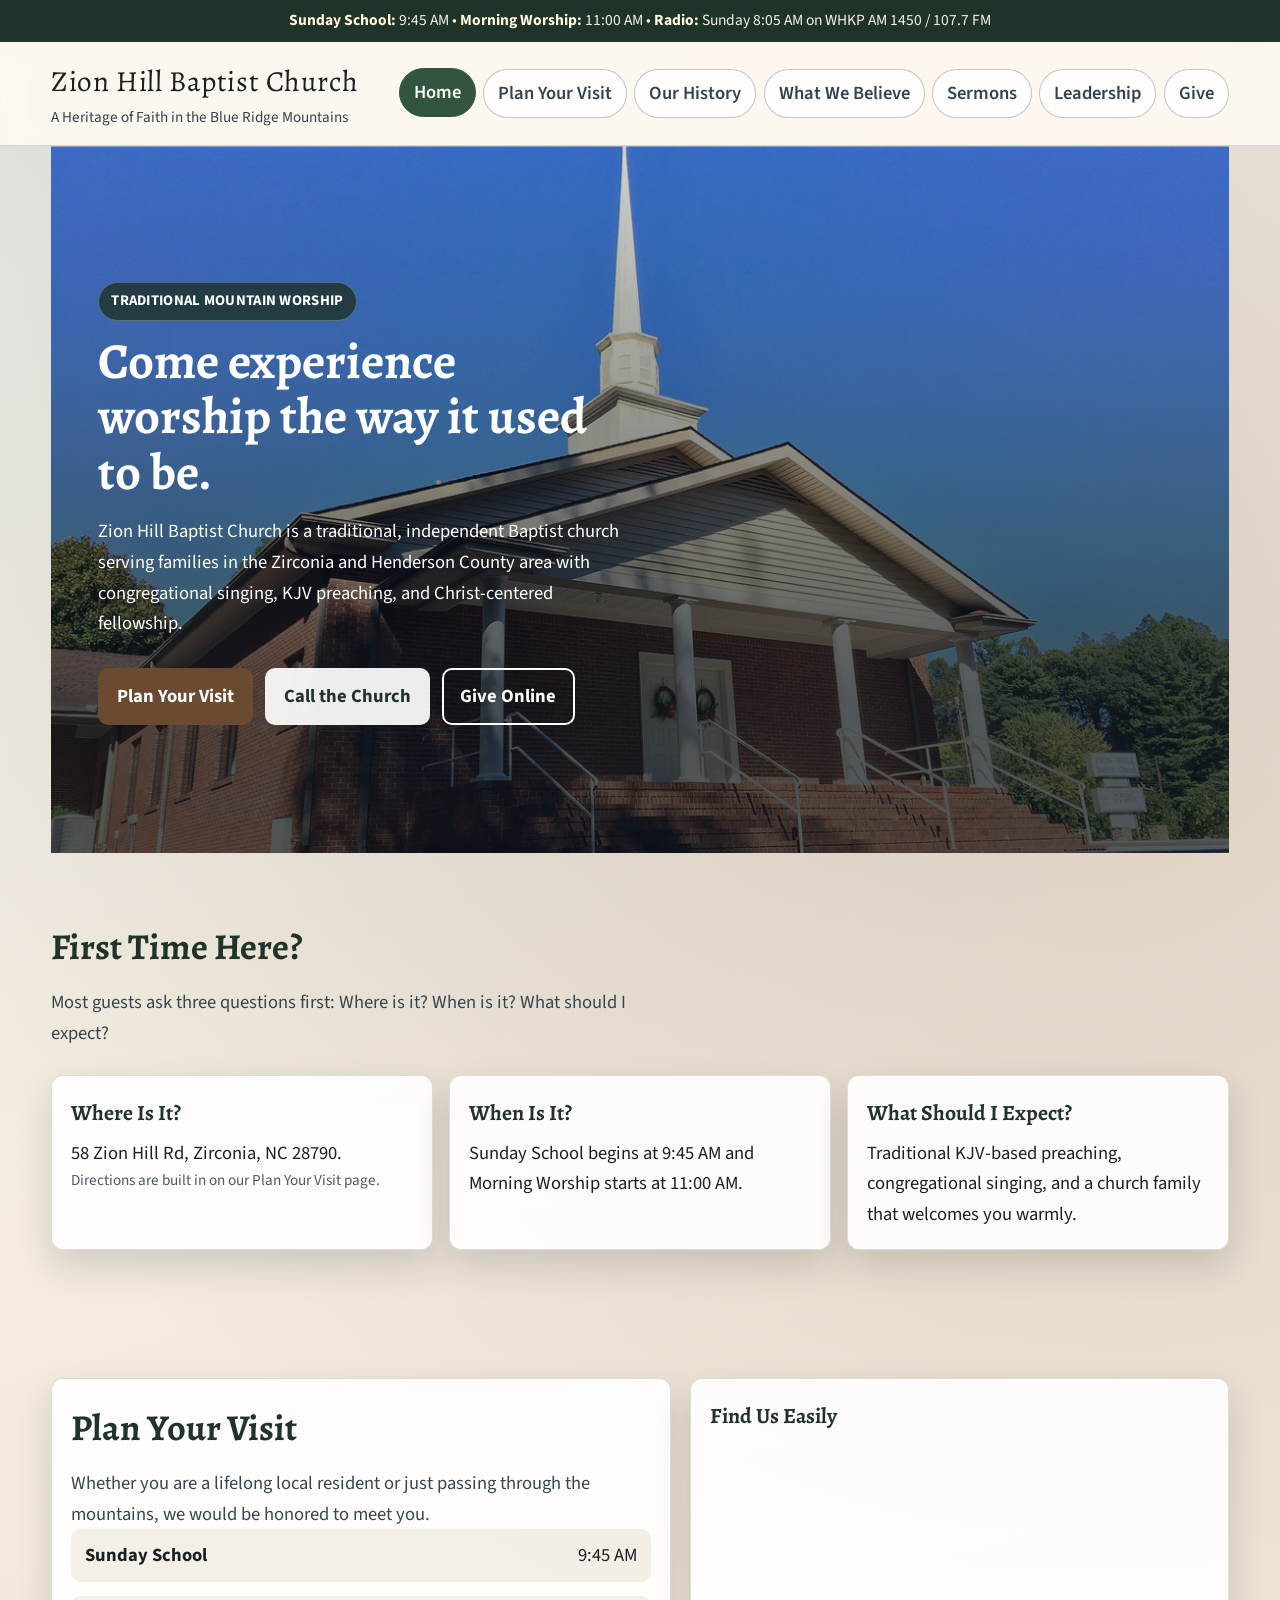
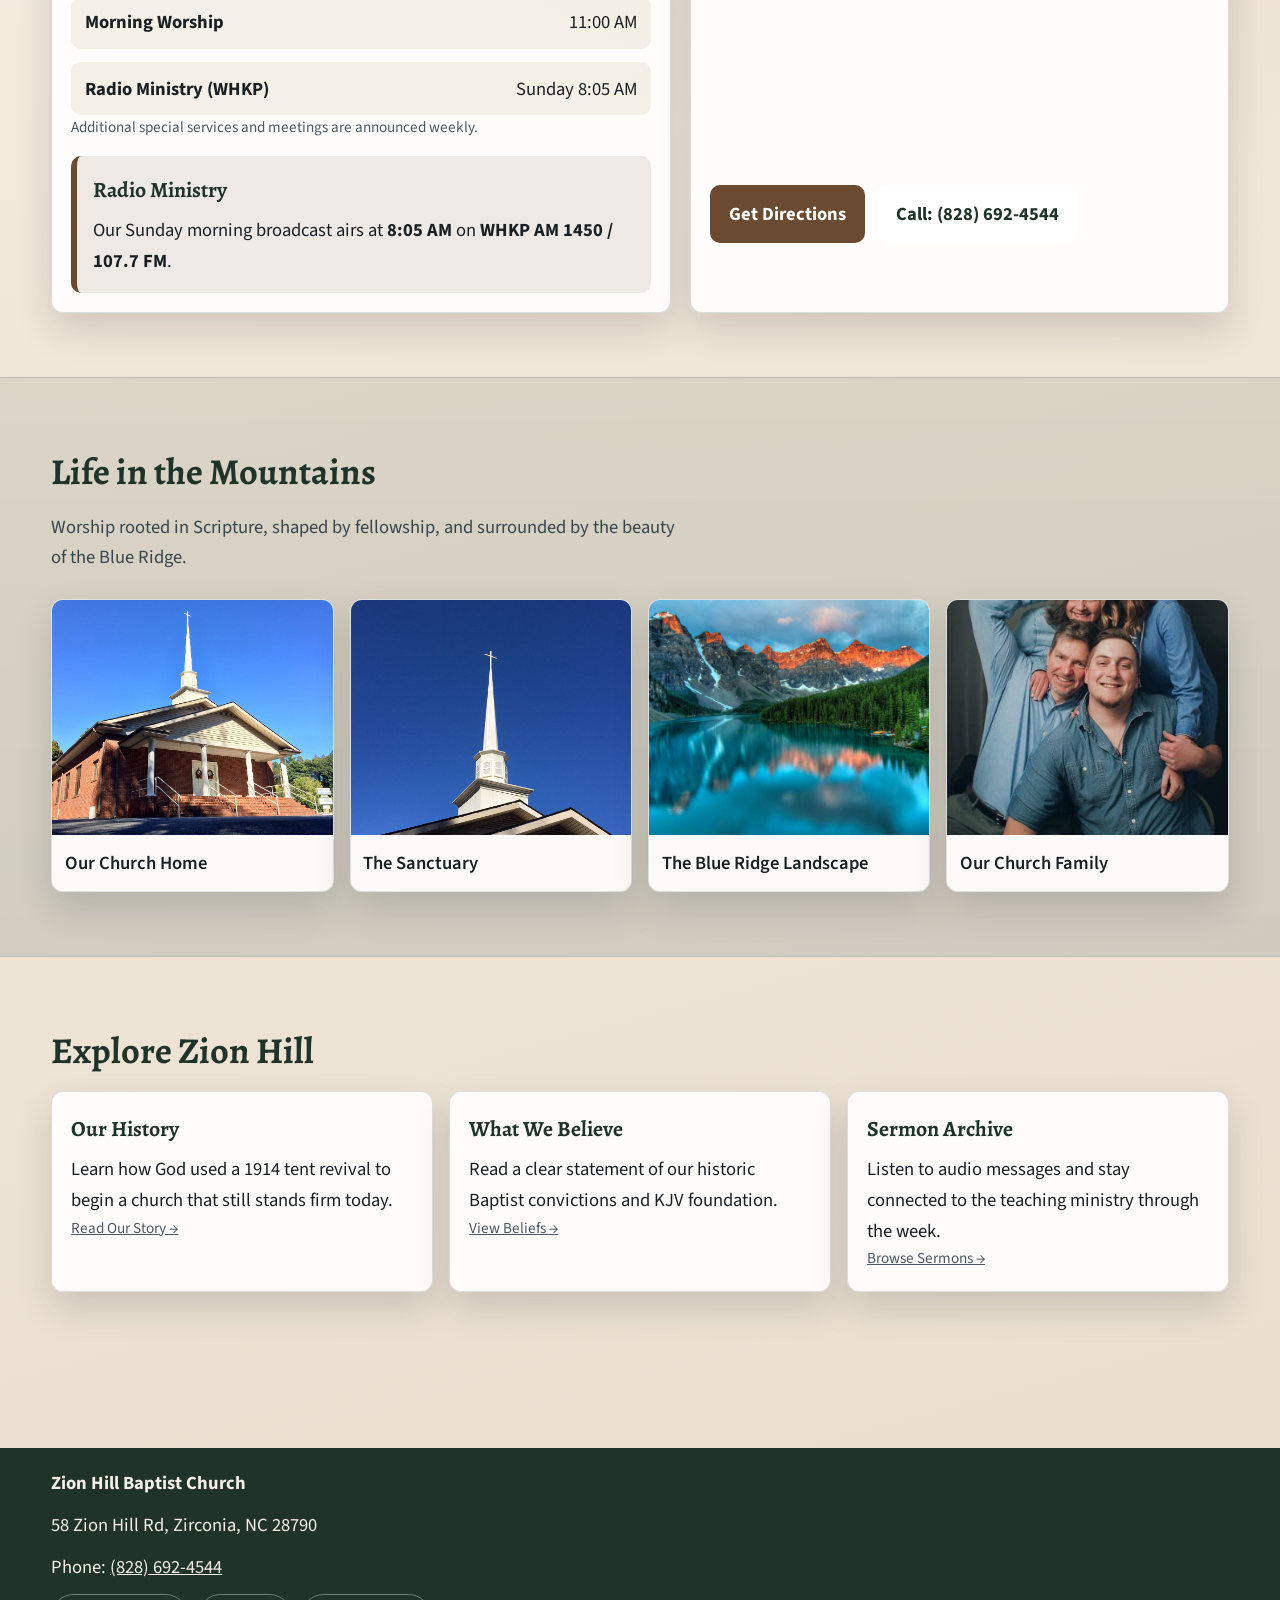
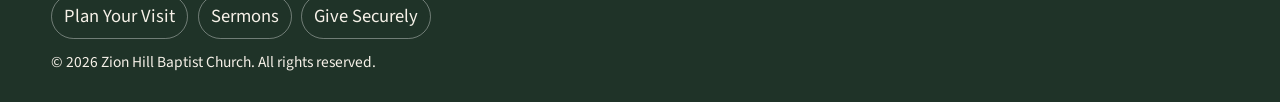
==== index.html @ 9f034944 "Initial Zion Hill site with Netlify deployment config" ====
<!doctype html>
<html lang="en">
<head>
  <meta charset="utf-8">
  <meta name="viewport" content="width=device-width, initial-scale=1">
  <title>Zion Hill Baptist Church | Zirconia, NC</title>
  <meta name="description" content="Traditional worship, KJV preaching, and warm fellowship in the Blue Ridge Mountains. Plan your visit to Zion Hill Baptist Church.">
  <link rel="stylesheet" href="styles.css">
  <script defer src="script.js"></script>
</head>
<body>
  <a class="skip-link" href="#main-content">Skip to content</a>
  <div class="site-topbar">
    <strong>Sunday School:</strong> 9:45 AM • <strong>Morning Worship:</strong> 11:00 AM • <strong>Radio:</strong> Sunday 8:05 AM on WHKP AM 1450 / 107.7 FM
  </div>

  <header class="site-header">
    <div class="header-inner">
      <a class="brand" href="index.html">
        <p class="brand-name">Zion Hill Baptist Church</p>
        <p class="brand-subtitle">A Heritage of Faith in the Blue Ridge Mountains</p>
      </a>
      <nav aria-label="Primary navigation">
        <ul class="nav-list">
          <li><a class="nav-link" href="index.html">Home</a></li>
          <li><a class="nav-link" href="visit.html">Plan Your Visit</a></li>
          <li><a class="nav-link" href="history.html">Our History</a></li>
          <li><a class="nav-link" href="beliefs.html">What We Believe</a></li>
          <li><a class="nav-link" href="sermons.html">Sermons</a></li>
          <li><a class="nav-link" href="leadership.html">Leadership</a></li>
          <li><a class="nav-link" href="give.html">Give</a></li>
        </ul>
      </nav>
    </div>
  </header>

  <main id="main-content">
    <section class="hero hero-home">
      <div class="hero-content reveal">
        <span class="hero-tag">Traditional Mountain Worship</span>
        <h2>Come experience worship the way it used to be.</h2>
        <p>
          Zion Hill Baptist Church is a traditional, independent Baptist church serving families in the Zirconia and Henderson County area
          with congregational singing, KJV preaching, and Christ-centered fellowship.
        </p>
        <div class="button-row">
          <a class="btn btn-primary" href="visit.html">Plan Your Visit</a>
          <a class="btn btn-light" href="tel:+18286924544">Call the Church</a>
          <a class="btn btn-outline" href="give.html">Give Online</a>
        </div>
      </div>
    </section>

    <section class="reveal" aria-label="Quick answers">
      <h2 class="section-title">First Time Here?</h2>
      <p class="section-subtitle">Most guests ask three questions first: Where is it? When is it? What should I expect?</p>
      <div class="card-grid">
        <article class="card">
          <h3>Where Is It?</h3>
          <p>58 Zion Hill Rd, Zirconia, NC 28790.</p>
          <p class="meta-note">Directions are built in on our Plan Your Visit page.</p>
        </article>
        <article class="card">
          <h3>When Is It?</h3>
          <p>Sunday School begins at 9:45 AM and Morning Worship starts at 11:00 AM.</p>
        </article>
        <article class="card">
          <h3>What Should I Expect?</h3>
          <p>Traditional KJV-based preaching, congregational singing, and a church family that welcomes you warmly.</p>
        </article>
      </div>
    </section>

    <section class="split reveal" id="plan-visit">
      <div class="panel">
        <h2 class="section-title">Plan Your Visit</h2>
        <p class="section-subtitle">
          Whether you are a lifelong local resident or just passing through the mountains, we would be honored to meet you.
        </p>
        <ul class="service-list" aria-label="Service times">
          <li><span>Sunday School</span><span>9:45 AM</span></li>
          <li><span>Morning Worship</span><span>11:00 AM</span></li>
          <li><span>Radio Ministry (WHKP)</span><span>Sunday 8:05 AM</span></li>
        </ul>
        <p class="meta-note">Additional special services and meetings are announced weekly.</p>
        <div class="highlight-callout" style="margin-top: 1rem;">
          <h3>Radio Ministry</h3>
          <p>Our Sunday morning broadcast airs at <strong>8:05 AM</strong> on <strong>WHKP AM 1450 / 107.7 FM</strong>.</p>
        </div>
      </div>
      <div class="panel map-panel" aria-label="Map to church">
        <h3>Find Us Easily</h3>
        <iframe
          title="Map to Zion Hill Baptist Church"
          loading="lazy"
          referrerpolicy="no-referrer-when-downgrade"
          src="https://www.google.com/maps?q=58+Zion+Hill+Rd,+Zirconia,+NC+28790&output=embed"></iframe>
        <div class="button-row" style="margin-top: 0.9rem;">
          <a class="btn btn-primary" href="https://maps.google.com/?q=58+Zion+Hill+Rd,+Zirconia,+NC+28790" target="_blank" rel="noopener">Get Directions</a>
          <a class="btn btn-light" href="tel:+18286924544">Call: (828) 692-4544</a>
        </div>
      </div>
    </section>

    <div class="section-band">
      <section class="reveal">
        <h2 class="section-title">Life in the Mountains</h2>
        <p class="section-subtitle">Worship rooted in Scripture, shaped by fellowship, and surrounded by the beauty of the Blue Ridge.</p>
        <div class="gallery">
          <figure>
            <img src="assets/images/church-exterior.jpg" alt="White-steeple exterior of Zion Hill Baptist Church">
            <figcaption>Our Church Home</figcaption>
          </figure>
          <figure>
            <img src="assets/images/church-sanctuary.jpg" alt="Wooden pews inside the church sanctuary">
            <figcaption>The Sanctuary</figcaption>
          </figure>
          <figure>
            <img src="assets/images/blue-ridge.jpg" alt="Blue Ridge mountain landscape near Henderson County">
            <figcaption>The Blue Ridge Landscape</figcaption>
          </figure>
          <figure>
            <img src="assets/images/pastor-family.jpg" alt="Church family portrait featuring Pastor Blair and Tina Stewart">
            <figcaption>Our Church Family</figcaption>
          </figure>
        </div>
      </section>
    </div>

    <section class="reveal">
      <h2 class="section-title">Explore Zion Hill</h2>
      <div class="card-grid">
        <article class="card">
          <h3>Our History</h3>
          <p>Learn how God used a 1914 tent revival to begin a church that still stands firm today.</p>
          <p class="meta-note"><a href="history.html">Read Our Story →</a></p>
        </article>
        <article class="card">
          <h3>What We Believe</h3>
          <p>Read a clear statement of our historic Baptist convictions and KJV foundation.</p>
          <p class="meta-note"><a href="beliefs.html">View Beliefs →</a></p>
        </article>
        <article class="card">
          <h3>Sermon Archive</h3>
          <p>Listen to audio messages and stay connected to the teaching ministry through the week.</p>
          <p class="meta-note"><a href="sermons.html">Browse Sermons →</a></p>
        </article>
      </div>
    </section>
  </main>

  <footer>
    <div class="footer-inner">
      <strong>Zion Hill Baptist Church</strong>
      <span>58 Zion Hill Rd, Zirconia, NC 28790</span>
      <span>Phone: <a href="tel:+18286924544">(828) 692-4544</a></span>
      <div class="footer-actions">
        <a href="visit.html">Plan Your Visit</a>
        <a href="sermons.html">Sermons</a>
        <a href="give.html">Give Securely</a>
      </div>
      <small>© <span data-year></span> Zion Hill Baptist Church. All rights reserved.</small>
    </div>
  </footer>

  <div class="mobile-actions" aria-label="Quick mobile actions">
    <a href="tel:+18286924544">Call</a>
    <a href="https://maps.google.com/?q=58+Zion+Hill+Rd,+Zirconia,+NC+28790" target="_blank" rel="noopener">Directions</a>
    <a href="give.html">Give</a>
  </div>
</body>
</html>
---- styles.css ----
@import url('https://fonts.googleapis.com/css2?family=Alegreya:wght@500;700&family=Source+Sans+3:wght@400;600;700&display=swap');

:root {
  --pine-900: #1f3328;
  --pine-700: #33543f;
  --slate-800: #304350;
  --slate-600: #4e6675;
  --wood-700: #6a4b31;
  --wood-500: #8f6a4d;
  --wheat-100: #f6f1e8;
  --wheat-200: #ece3d4;
  --ink-900: #192024;
  --white: #ffffff;
  --shadow-soft: 0 16px 36px rgba(25, 32, 36, 0.16);
  --radius-lg: 20px;
  --radius-md: 12px;
  --font-heading: 'Alegreya', Georgia, serif;
  --font-body: 'Source Sans 3', 'Trebuchet MS', sans-serif;
}

* {
  box-sizing: border-box;
}

html {
  scroll-behavior: smooth;
}

body {
  margin: 0;
  font-family: var(--font-body);
  color: var(--ink-900);
  background:
    radial-gradient(circle at 20% 0%, rgba(79, 109, 127, 0.18), transparent 35%),
    radial-gradient(circle at 85% 20%, rgba(106, 75, 49, 0.18), transparent 40%),
    linear-gradient(165deg, #f8f4ec 0%, #f1e7d8 55%, #e8ddcd 100%);
  font-size: clamp(1.02rem, 0.98rem + 0.25vw, 1.16rem);
  line-height: 1.65;
}

img {
  max-width: 100%;
  display: block;
}

a {
  color: inherit;
}

.skip-link {
  position: absolute;
  top: -40px;
  left: 1rem;
  background: var(--pine-900);
  color: var(--white);
  padding: 0.5rem 1rem;
  z-index: 1000;
  border-radius: 8px;
  text-decoration: none;
}

.skip-link:focus {
  top: 0.75rem;
}

.site-topbar {
  background: var(--pine-900);
  color: var(--wheat-100);
  padding: 0.5rem 1rem;
  text-align: center;
  font-size: 0.97rem;
}

.site-topbar strong {
  color: #fff6dc;
}

.site-header {
  position: sticky;
  top: 0;
  z-index: 900;
  backdrop-filter: blur(8px);
  background: rgba(255, 250, 241, 0.92);
  border-bottom: 1px solid rgba(47, 67, 80, 0.2);
}

.header-inner {
  width: min(1200px, 92%);
  margin: 0 auto;
  padding: 0.95rem 0;
  display: flex;
  gap: 1rem;
  flex-wrap: wrap;
  align-items: center;
  justify-content: space-between;
}

.brand {
  text-decoration: none;
  color: var(--ink-900);
}

.brand-name {
  margin: 0;
  font-family: var(--font-heading);
  font-size: clamp(1.3rem, 1.1rem + 0.9vw, 2rem);
  letter-spacing: 0.02em;
}

.brand-subtitle {
  margin: 0;
  font-size: 0.95rem;
  color: var(--slate-800);
}

.nav-list {
  margin: 0;
  padding: 0;
  list-style: none;
  display: flex;
  flex-wrap: wrap;
  gap: 0.45rem;
}

.nav-link {
  display: inline-block;
  padding: 0.52rem 0.88rem;
  border-radius: 999px;
  border: 1px solid rgba(48, 67, 80, 0.3);
  text-decoration: none;
  font-weight: 600;
  color: var(--slate-800);
  background: rgba(255, 255, 255, 0.8);
  transition: background-color 180ms ease, transform 180ms ease, border-color 180ms ease;
}

.nav-link:hover,
.nav-link:focus-visible,
.nav-link.active {
  background: var(--pine-700);
  border-color: var(--pine-700);
  color: var(--white);
  transform: translateY(-1px);
}

main {
  padding-bottom: 5.75rem;
}

.hero {
  position: relative;
  isolation: isolate;
  min-height: 72vh;
  display: grid;
  align-items: end;
  color: var(--white);
  background-size: cover;
  background-position: center;
}

.hero::before {
  content: '';
  position: absolute;
  inset: 0;
  background: linear-gradient(180deg, rgba(15, 22, 28, 0.18) 0%, rgba(15, 22, 28, 0.72) 78%);
  z-index: -1;
}

.hero-home {
  background-image: url('assets/images/church-exterior.jpg');
}

.hero-mountains {
  background-image: url('assets/images/blue-ridge.jpg');
}

.hero-content {
  width: min(1200px, 92%);
  margin: 0 auto;
  padding: 4.5rem 0 4rem;
}

.hero-tag {
  display: inline-block;
  margin-bottom: 0.8rem;
  padding: 0.4rem 0.75rem;
  background: rgba(31, 51, 40, 0.8);
  border: 1px solid rgba(255, 255, 255, 0.25);
  border-radius: 999px;
  font-size: 0.92rem;
  font-weight: 700;
  letter-spacing: 0.02em;
  text-transform: uppercase;
}

.hero h2 {
  margin: 0;
  font-family: var(--font-heading);
  font-size: clamp(2rem, 1.55rem + 2vw, 3.6rem);
  line-height: 1.1;
  max-width: 20ch;
}

.hero p {
  margin: 1rem 0 1.8rem;
  max-width: 58ch;
}

.button-row {
  display: flex;
  flex-wrap: wrap;
  gap: 0.75rem;
}

.btn {
  display: inline-flex;
  align-items: center;
  justify-content: center;
  min-height: 48px;
  border-radius: 10px;
  padding: 0.72rem 1.05rem;
  font-weight: 700;
  text-decoration: none;
  border: 2px solid transparent;
  transition: transform 160ms ease, box-shadow 180ms ease, background-color 180ms ease;
}

.btn:hover,
.btn:focus-visible {
  transform: translateY(-1px);
  box-shadow: 0 8px 20px rgba(0, 0, 0, 0.24);
}

.btn-primary {
  background: var(--wood-700);
  color: var(--white);
}

.btn-light {
  background: rgba(255, 255, 255, 0.92);
  color: var(--pine-900);
}

.btn-outline {
  border-color: currentColor;
  color: inherit;
  background: transparent;
}

section {
  width: min(1200px, 92%);
  margin: 0 auto;
  padding: 4rem 0;
}

.section-title {
  margin: 0 0 0.6rem;
  font-family: var(--font-heading);
  font-size: clamp(1.7rem, 1.4rem + 1.1vw, 2.5rem);
  color: var(--pine-900);
}

.section-subtitle {
  margin: 0 0 1.65rem;
  color: #36464f;
  max-width: 70ch;
}

.card-grid {
  display: grid;
  gap: 1rem;
  grid-template-columns: repeat(auto-fit, minmax(220px, 1fr));
}

.card,
.panel {
  background: rgba(255, 255, 255, 0.9);
  border: 1px solid rgba(48, 67, 80, 0.17);
  border-radius: var(--radius-md);
  padding: 1.2rem;
  box-shadow: var(--shadow-soft);
}

.card h3,
.panel h3 {
  margin-top: 0;
  margin-bottom: 0.45rem;
  font-family: var(--font-heading);
  color: var(--pine-900);
}

.card p,
.panel p {
  margin: 0;
}

.split {
  display: grid;
  grid-template-columns: 1.15fr 1fr;
  gap: 1.2rem;
  align-items: stretch;
}

.map-panel iframe {
  width: 100%;
  min-height: 320px;
  border: 0;
  border-radius: var(--radius-md);
}

.service-list {
  margin: 0;
  padding: 0;
  list-style: none;
  display: grid;
  gap: 0.85rem;
}

.service-list li {
  display: flex;
  justify-content: space-between;
  align-items: center;
  gap: 1rem;
  padding: 0.7rem 0.85rem;
  border-radius: 10px;
  background: rgba(231, 221, 204, 0.45);
}

.service-list span:first-child {
  font-weight: 700;
}

.highlight-callout {
  border-left: 6px solid var(--wood-700);
  background: rgba(106, 75, 49, 0.11);
  border-radius: 10px;
  padding: 1rem;
}

.gallery {
  display: grid;
  gap: 1rem;
  grid-template-columns: repeat(auto-fit, minmax(230px, 1fr));
}

.gallery figure {
  margin: 0;
  background: rgba(255, 255, 255, 0.9);
  border-radius: var(--radius-md);
  overflow: hidden;
  box-shadow: var(--shadow-soft);
  border: 1px solid rgba(48, 67, 80, 0.14);
}

.gallery img {
  width: 100%;
  height: 235px;
  object-fit: cover;
}

.gallery figcaption {
  padding: 0.8rem;
  font-weight: 600;
}

.section-band {
  background: linear-gradient(180deg, rgba(51, 84, 63, 0.12) 0%, rgba(48, 67, 80, 0.15) 100%);
  border-top: 1px solid rgba(48, 67, 80, 0.15);
  border-bottom: 1px solid rgba(48, 67, 80, 0.15);
}

.timeline {
  display: grid;
  gap: 1rem;
}

.timeline-item {
  position: relative;
  padding-left: 1rem;
  border-left: 4px solid var(--wood-700);
}

.timeline-item h3 {
  margin: 0;
  font-family: var(--font-heading);
  color: var(--pine-900);
}

.timeline-item p {
  margin-top: 0.45rem;
}

.belief-card {
  background: rgba(255, 255, 255, 0.94);
  border: 1px solid rgba(48, 67, 80, 0.16);
  border-radius: var(--radius-md);
  padding: 1.15rem;
  box-shadow: var(--shadow-soft);
}

.belief-card h3 {
  margin: 0;
  font-family: var(--font-heading);
}

.scripture-link {
  display: inline-block;
  margin-top: 0.2rem;
  color: var(--slate-800);
  font-weight: 700;
}

.belief-card p {
  margin: 0.8rem 0 0;
}

.sermon-card .meta {
  margin: 0.35rem 0 0.75rem;
  color: #4b5b66;
  font-size: 0.95rem;
}

.sermon-card audio {
  width: 100%;
}

.meta-note {
  margin-top: 0.9rem;
  color: #4a5963;
  font-size: 0.95rem;
}

.leadership-grid {
  display: grid;
  gap: 1rem;
  grid-template-columns: 0.95fr 1.05fr;
}

.bio-photo {
  border-radius: var(--radius-lg);
  overflow: hidden;
  border: 1px solid rgba(48, 67, 80, 0.15);
  box-shadow: var(--shadow-soft);
}

.bio-photo img {
  width: 100%;
  height: 100%;
  min-height: 420px;
  object-fit: cover;
}

.notice {
  padding: 1rem;
  border-radius: 10px;
  border: 1px dashed rgba(48, 67, 80, 0.5);
  background: rgba(255, 255, 255, 0.66);
}

footer {
  background: var(--pine-900);
  color: var(--wheat-100);
}

.footer-inner {
  width: min(1200px, 92%);
  margin: 0 auto;
  padding: 1.3rem 0 1.6rem;
  display: grid;
  gap: 0.7rem;
}

.footer-actions {
  display: flex;
  flex-wrap: wrap;
  gap: 0.6rem;
}

.footer-actions a {
  text-decoration: none;
  padding: 0.4rem 0.75rem;
  border: 1px solid rgba(255, 255, 255, 0.36);
  border-radius: 999px;
}

.mobile-actions {
  position: fixed;
  inset: auto 0 0;
  z-index: 950;
  background: rgba(248, 241, 231, 0.98);
  border-top: 1px solid rgba(48, 67, 80, 0.22);
  display: none;
  grid-template-columns: repeat(3, 1fr);
}

.mobile-actions a {
  display: block;
  text-align: center;
  text-decoration: none;
  padding: 0.92rem 0.4rem;
  font-weight: 700;
  color: var(--slate-800);
  border-right: 1px solid rgba(48, 67, 80, 0.2);
}

.mobile-actions a:last-child {
  border-right: 0;
}

.reveal {
  opacity: 0;
  transform: translateY(18px);
  transition: opacity 560ms ease, transform 560ms ease;
}

.reveal.visible {
  opacity: 1;
  transform: translateY(0);
}

:focus-visible {
  outline: 3px solid #9c6f3e;
  outline-offset: 2px;
}

@media (max-width: 1040px) {
  .split,
  .leadership-grid {
    grid-template-columns: 1fr;
  }

  .gallery {
    grid-template-columns: repeat(2, minmax(0, 1fr));
  }
}

@media (max-width: 760px) {
  .header-inner {
    justify-content: center;
  }

  .brand {
    text-align: center;
  }

  .nav-list {
    justify-content: center;
  }

  .hero {
    min-height: 64vh;
  }

  .gallery {
    grid-template-columns: 1fr;
  }

  .mobile-actions {
    display: grid;
  }
}
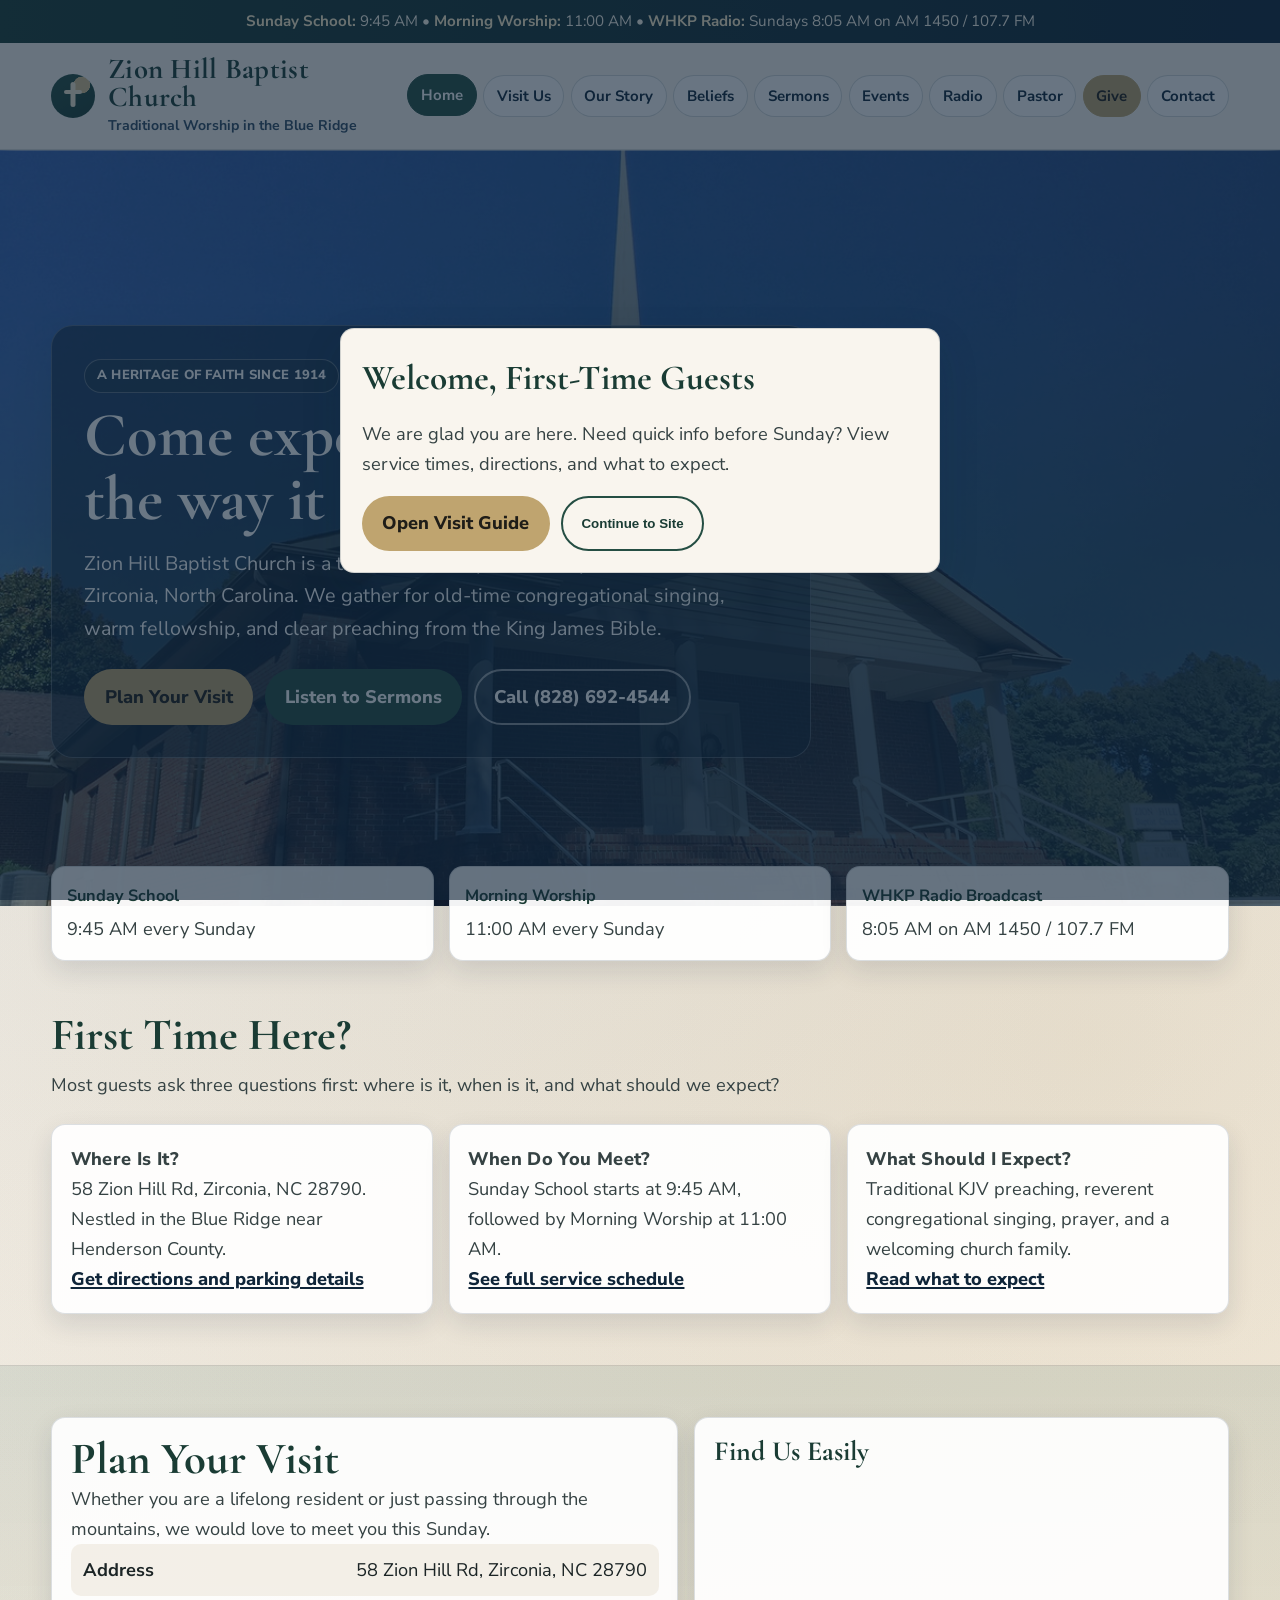
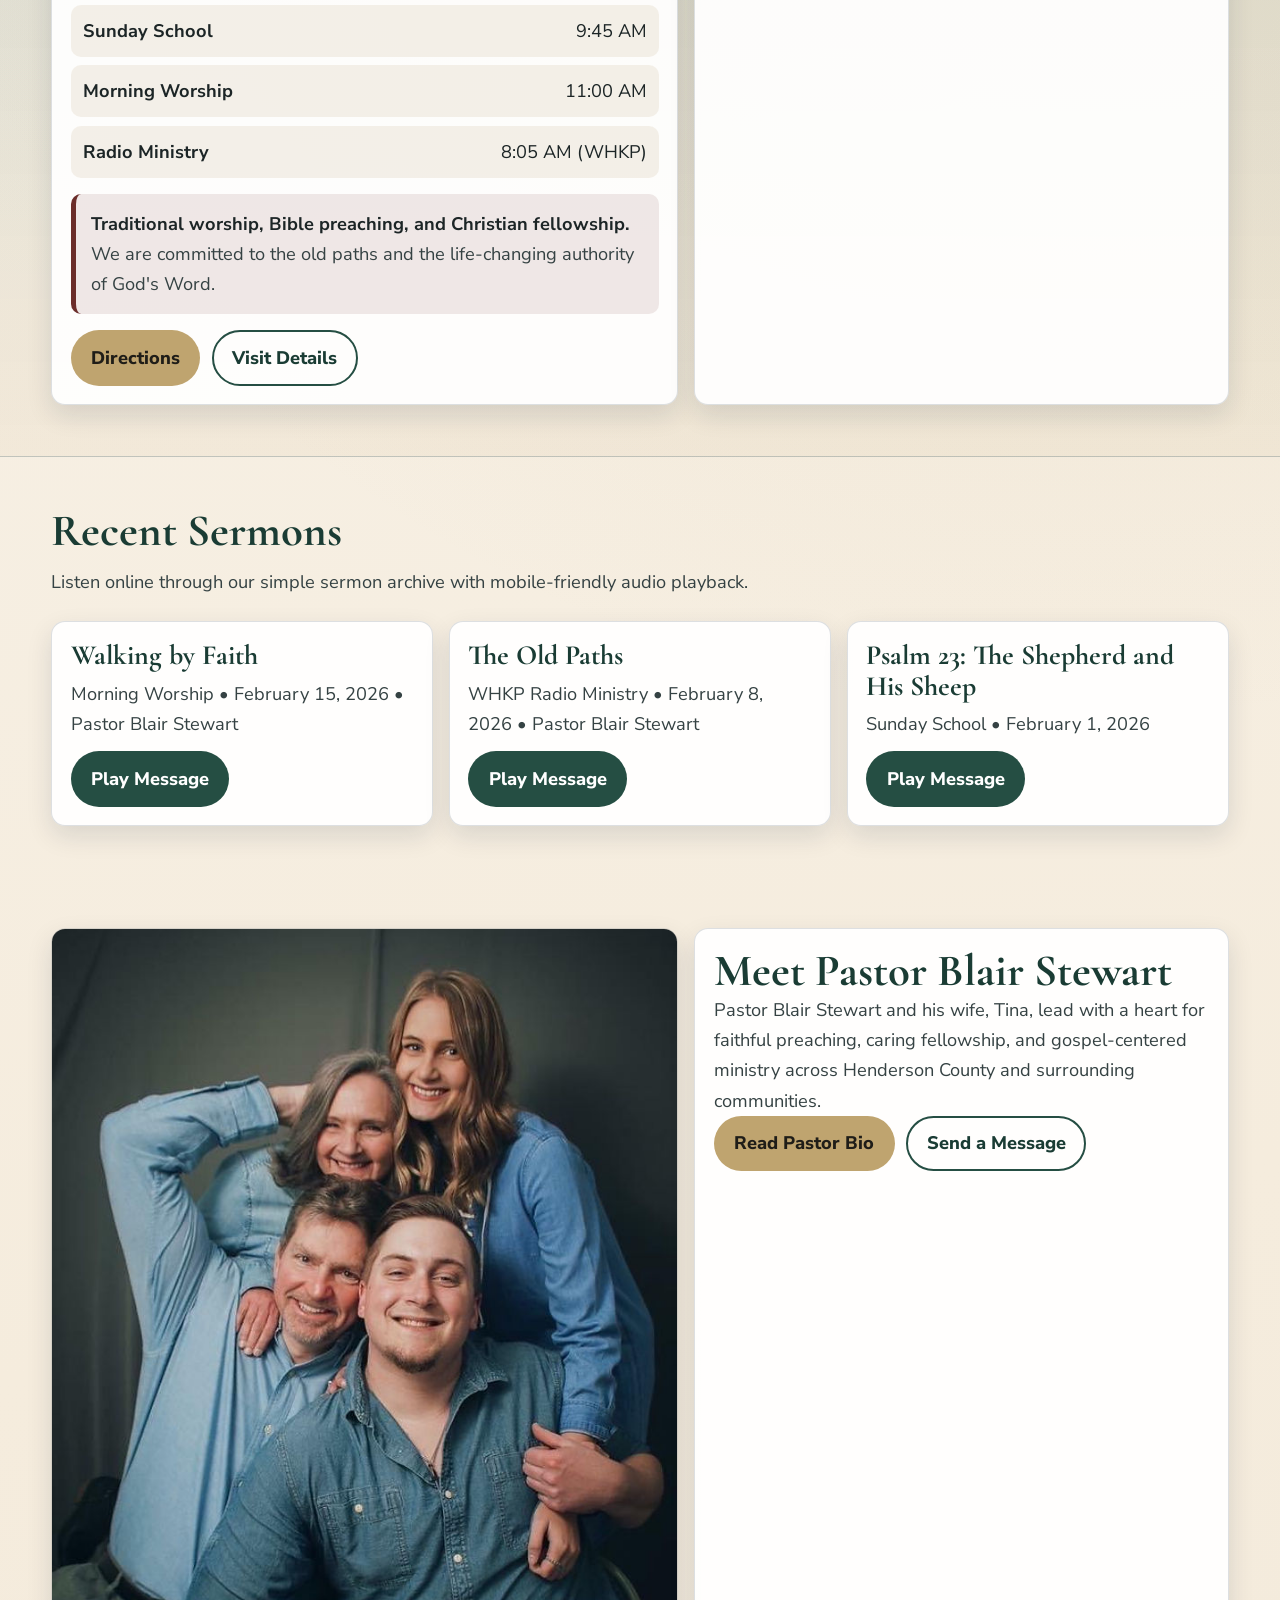
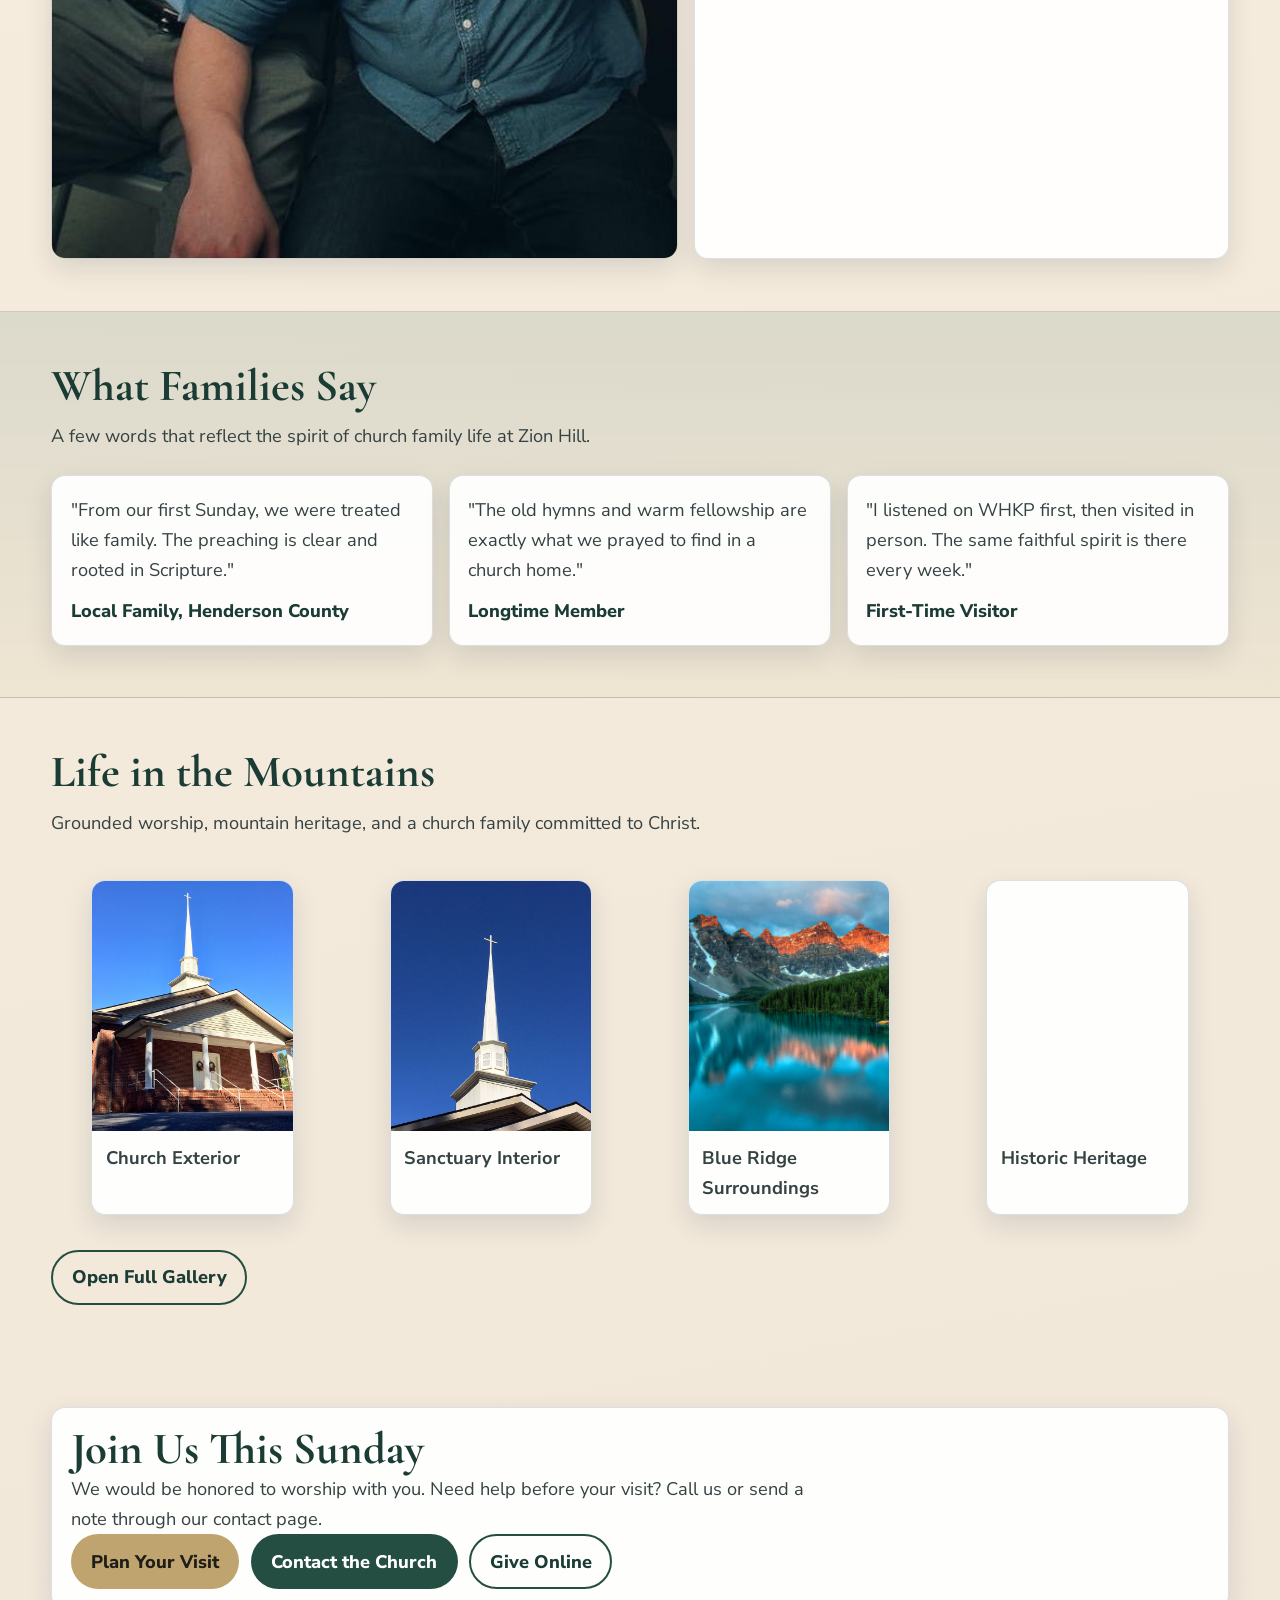
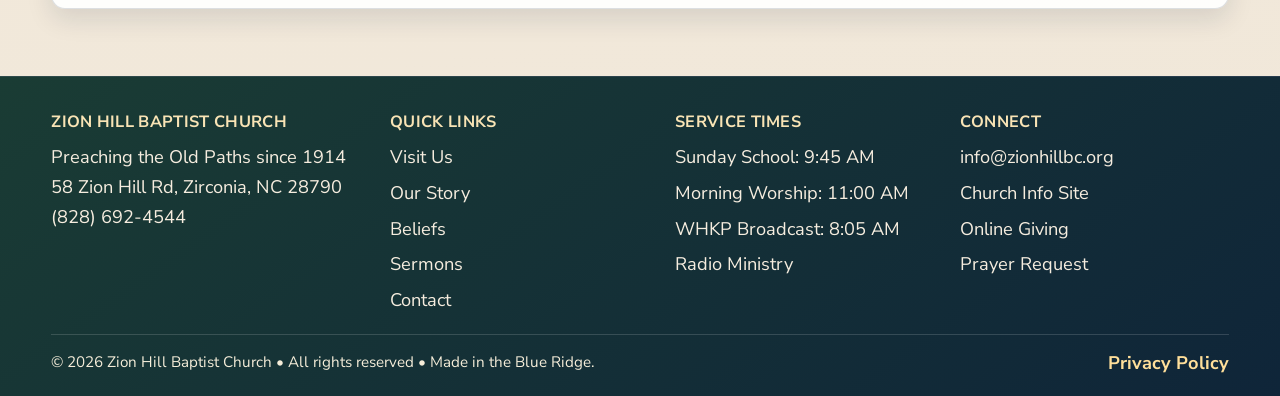
==== commit 21059c5e: "Modernize church site UX, IA, pages, and Netlify setup" ====
--- a/index.html
+++ b/index.html
@@ -3,32 +3,93 @@
 <head>
   <meta charset="utf-8">
   <meta name="viewport" content="width=device-width, initial-scale=1">
-  <title>Zion Hill Baptist Church | Zirconia, NC</title>
-  <meta name="description" content="Traditional worship, KJV preaching, and warm fellowship in the Blue Ridge Mountains. Plan your visit to Zion Hill Baptist Church.">
+  <title>Zion Hill Baptist Church | Traditional KJV Worship in Zirconia, NC</title>
+  <meta name="description" content="Traditional KJV preaching, congregational singing, and warm fellowship in the Blue Ridge Mountains. Join Zion Hill Baptist Church in Zirconia, NC.">
+  <link rel="canonical" href="https://zionhillbaptist.netlify.app/">
+  <meta property="og:title" content="Zion Hill Baptist Church | Traditional KJV Worship in Zirconia, NC">
+  <meta property="og:description" content="Come worship the old-time way with Zion Hill Baptist Church. Sunday School at 9:45 AM and Morning Worship at 11:00 AM.">
+  <meta property="og:type" content="website">
+  <meta property="og:url" content="https://zionhillbaptist.netlify.app/">
+  <meta property="og:image" content="https://zionhillbaptist.netlify.app/assets/images/church-exterior.jpg">
+  <meta name="twitter:card" content="summary_large_image">
+  <meta name="twitter:title" content="Zion Hill Baptist Church">
+  <meta name="twitter:description" content="Traditional worship in the Blue Ridge Mountains.">
+  <meta name="twitter:image" content="https://zionhillbaptist.netlify.app/assets/images/church-exterior.jpg">
+  <link rel="icon" href="assets/icons/favicon.svg" type="image/svg+xml">
+  <link rel="manifest" href="site.webmanifest">
   <link rel="stylesheet" href="styles.css">
+  <script type="application/ld+json">
+    {
+      "@context": "https://schema.org",
+      "@type": "Church",
+      "name": "Zion Hill Baptist Church",
+      "url": "https://zionhillbaptist.netlify.app/",
+      "telephone": "+1-828-692-4544",
+      "address": {
+        "@type": "PostalAddress",
+        "streetAddress": "58 Zion Hill Rd",
+        "addressLocality": "Zirconia",
+        "addressRegion": "NC",
+        "postalCode": "28790",
+        "addressCountry": "US"
+      },
+      "event": [
+        {
+          "@type": "Event",
+          "name": "Sunday School",
+          "startDate": "2026-02-22T09:45:00-05:00",
+          "eventAttendanceMode": "https://schema.org/OfflineEventAttendanceMode",
+          "location": {
+            "@type": "Place",
+            "name": "Zion Hill Baptist Church",
+            "address": "58 Zion Hill Rd, Zirconia, NC 28790"
+          }
+        },
+        {
+          "@type": "Event",
+          "name": "Morning Worship",
+          "startDate": "2026-02-22T11:00:00-05:00",
+          "eventAttendanceMode": "https://schema.org/OfflineEventAttendanceMode",
+          "location": {
+            "@type": "Place",
+            "name": "Zion Hill Baptist Church",
+            "address": "58 Zion Hill Rd, Zirconia, NC 28790"
+          }
+        }
+      ]
+    }
+  </script>
   <script defer src="script.js"></script>
 </head>
 <body>
   <a class="skip-link" href="#main-content">Skip to content</a>
+
   <div class="site-topbar">
-    <strong>Sunday School:</strong> 9:45 AM • <strong>Morning Worship:</strong> 11:00 AM • <strong>Radio:</strong> Sunday 8:05 AM on WHKP AM 1450 / 107.7 FM
+    <strong>Sunday School:</strong> 9:45 AM • <strong>Morning Worship:</strong> 11:00 AM • <strong>WHKP Radio:</strong> Sundays 8:05 AM on AM 1450 / 107.7 FM
   </div>
 
   <header class="site-header">
-    <div class="header-inner">
+    <div class="container header-shell">
       <a class="brand" href="index.html">
-        <p class="brand-name">Zion Hill Baptist Church</p>
-        <p class="brand-subtitle">A Heritage of Faith in the Blue Ridge Mountains</p>
+        <span class="brand-mark" aria-hidden="true"></span>
+        <span>
+          <span class="brand-title">Zion Hill Baptist Church</span>
+          <span class="brand-tag">Traditional Worship in the Blue Ridge</span>
+        </span>
       </a>
-      <nav aria-label="Primary navigation">
+      <button class="menu-toggle" type="button" aria-label="Toggle navigation" aria-controls="primary-nav" aria-expanded="false" data-menu-toggle>Menu</button>
+      <nav class="site-nav" id="primary-nav" aria-label="Primary navigation" data-open="false">
         <ul class="nav-list">
           <li><a class="nav-link" href="index.html">Home</a></li>
-          <li><a class="nav-link" href="visit.html">Plan Your Visit</a></li>
-          <li><a class="nav-link" href="history.html">Our History</a></li>
-          <li><a class="nav-link" href="beliefs.html">What We Believe</a></li>
+          <li><a class="nav-link" href="visit.html">Visit Us</a></li>
+          <li><a class="nav-link" href="history.html">Our Story</a></li>
+          <li><a class="nav-link" href="beliefs.html">Beliefs</a></li>
           <li><a class="nav-link" href="sermons.html">Sermons</a></li>
-          <li><a class="nav-link" href="leadership.html">Leadership</a></li>
-          <li><a class="nav-link" href="give.html">Give</a></li>
+          <li><a class="nav-link" href="events.html">Events</a></li>
+          <li><a class="nav-link" href="radio.html">Radio</a></li>
+          <li><a class="nav-link" href="pastor.html">Pastor</a></li>
+          <li><a class="nav-link highlight" href="give.html">Give</a></li>
+          <li><a class="nav-link" href="contact.html">Contact</a></li>
         </ul>
       </nav>
     </div>
@@ -36,137 +97,255 @@
 
   <main id="main-content">
     <section class="hero hero-home">
-      <div class="hero-content reveal">
-        <span class="hero-tag">Traditional Mountain Worship</span>
-        <h2>Come experience worship the way it used to be.</h2>
-        <p>
-          Zion Hill Baptist Church is a traditional, independent Baptist church serving families in the Zirconia and Henderson County area
-          with congregational singing, KJV preaching, and Christ-centered fellowship.
+      <div class="hero-inner reveal">
+        <div class="hero-panel">
+          <span class="hero-tag">A Heritage of Faith Since 1914</span>
+          <h1>Come experience worship the way it used to be.</h1>
+          <p>
+            Zion Hill Baptist Church is a traditional, independent Baptist church in Zirconia, North Carolina. We gather for old-time
+            congregational singing, warm fellowship, and clear preaching from the King James Bible.
+          </p>
+          <div class="button-row">
+            <a class="button primary" href="visit.html">Plan Your Visit</a>
+            <a class="button secondary" href="sermons.html">Listen to Sermons</a>
+            <a class="button ghost" href="tel:+18286924544">Call (828) 692-4544</a>
+          </div>
+        </div>
+      </div>
+    </section>
+
+    <section class="service-strip reveal" aria-label="Service schedule">
+      <article class="service-card">
+        <strong>Sunday School</strong>
+        <span>9:45 AM every Sunday</span>
+      </article>
+      <article class="service-card">
+        <strong>Morning Worship</strong>
+        <span>11:00 AM every Sunday</span>
+      </article>
+      <article class="service-card">
+        <strong>WHKP Radio Broadcast</strong>
+        <span>8:05 AM on AM 1450 / 107.7 FM</span>
+      </article>
+    </section>
+
+    <section class="section reveal" aria-labelledby="first-time-heading">
+      <h2 id="first-time-heading">First Time Here?</h2>
+      <p class="section-intro">Most guests ask three questions first: where is it, when is it, and what should we expect?</p>
+      <div class="grid grid-3">
+        <article class="card">
+          <p class="icon-label">Where Is It?</p>
+          <p>58 Zion Hill Rd, Zirconia, NC 28790. Nestled in the Blue Ridge near Henderson County.</p>
+          <p><a class="scripture-link" href="visit.html">Get directions and parking details</a></p>
+        </article>
+        <article class="card">
+          <p class="icon-label">When Do You Meet?</p>
+          <p>Sunday School starts at 9:45 AM, followed by Morning Worship at 11:00 AM.</p>
+          <p><a class="scripture-link" href="events.html">See full service schedule</a></p>
+        </article>
+        <article class="card">
+          <p class="icon-label">What Should I Expect?</p>
+          <p>Traditional KJV preaching, reverent congregational singing, prayer, and a welcoming church family.</p>
+          <p><a class="scripture-link" href="visit.html#expectations">Read what to expect</a></p>
+        </article>
+      </div>
+    </section>
+
+    <div class="section-band">
+      <section class="section split reveal" aria-labelledby="visit-heading">
+        <article class="panel">
+          <h2 id="visit-heading">Plan Your Visit</h2>
+          <p class="section-intro">Whether you are a lifelong resident or just passing through the mountains, we would love to meet you this Sunday.</p>
+          <ul class="list-clean" aria-label="Main schedule">
+            <li><strong>Address</strong><span>58 Zion Hill Rd, Zirconia, NC 28790</span></li>
+            <li><strong>Sunday School</strong><span>9:45 AM</span></li>
+            <li><strong>Morning Worship</strong><span>11:00 AM</span></li>
+            <li><strong>Radio Ministry</strong><span>8:05 AM (WHKP)</span></li>
+          </ul>
+          <div class="callout">
+            <strong>Traditional worship, Bible preaching, and Christian fellowship.</strong>
+            <p>We are committed to the old paths and the life-changing authority of God's Word.</p>
+          </div>
+          <div class="button-row" style="margin-top: 1rem;">
+            <a class="button primary" href="https://maps.google.com/?q=58+Zion+Hill+Rd,+Zirconia,+NC+28790" target="_blank" rel="noopener">Directions</a>
+            <a class="button outline" href="visit.html">Visit Details</a>
+          </div>
+        </article>
+        <article class="panel">
+          <h3>Find Us Easily</h3>
+          <iframe
+            class="map-frame"
+            title="Map to Zion Hill Baptist Church"
+            loading="lazy"
+            referrerpolicy="no-referrer-when-downgrade"
+            src="https://www.google.com/maps?q=58+Zion+Hill+Rd,+Zirconia,+NC+28790&output=embed"></iframe>
+        </article>
+      </section>
+    </div>
+
+    <section class="section reveal" aria-labelledby="sermon-teaser-heading">
+      <h2 id="sermon-teaser-heading">Recent Sermons</h2>
+      <p class="section-intro">Listen online through our simple sermon archive with mobile-friendly audio playback.</p>
+      <div class="grid grid-3">
+        <article class="sermon-item" data-tags="morning worship salvation" data-title="Walking by Faith">
+          <h3>Walking by Faith</h3>
+          <p>Morning Worship • February 15, 2026 • Pastor Blair Stewart</p>
+          <div class="button-row" style="margin-top: 0.8rem;">
+            <a class="button secondary" href="sermons.html">Play Message</a>
+          </div>
+        </article>
+        <article class="sermon-item" data-tags="radio ministry old paths" data-title="The Old Paths">
+          <h3>The Old Paths</h3>
+          <p>WHKP Radio Ministry • February 8, 2026 • Pastor Blair Stewart</p>
+          <div class="button-row" style="margin-top: 0.8rem;">
+            <a class="button secondary" href="sermons.html">Play Message</a>
+          </div>
+        </article>
+        <article class="sermon-item" data-tags="psalms comfort" data-title="The Shepherd and His Sheep">
+          <h3>Psalm 23: The Shepherd and His Sheep</h3>
+          <p>Sunday School • February 1, 2026</p>
+          <div class="button-row" style="margin-top: 0.8rem;">
+            <a class="button secondary" href="sermons.html">Play Message</a>
+          </div>
+        </article>
+      </div>
+    </section>
+
+    <section class="section split reveal" aria-labelledby="pastor-preview-heading">
+      <article class="image-frame">
+        <img src="assets/images/pastor-family.jpg" alt="Pastor Blair Stewart and family at Zion Hill Baptist Church" loading="lazy" decoding="async">
+      </article>
+      <article class="panel">
+        <h2 id="pastor-preview-heading">Meet Pastor Blair Stewart</h2>
+        <p class="section-intro">
+          Pastor Blair Stewart and his wife, Tina, lead with a heart for faithful preaching, caring fellowship, and gospel-centered ministry
+          across Henderson County and surrounding communities.
         </p>
         <div class="button-row">
-          <a class="btn btn-primary" href="visit.html">Plan Your Visit</a>
-          <a class="btn btn-light" href="tel:+18286924544">Call the Church</a>
-          <a class="btn btn-outline" href="give.html">Give Online</a>
+          <a class="button primary" href="pastor.html">Read Pastor Bio</a>
+          <a class="button outline" href="contact.html">Send a Message</a>
         </div>
-      </div>
-    </section>
-
-    <section class="reveal" aria-label="Quick answers">
-      <h2 class="section-title">First Time Here?</h2>
-      <p class="section-subtitle">Most guests ask three questions first: Where is it? When is it? What should I expect?</p>
-      <div class="card-grid">
-        <article class="card">
-          <h3>Where Is It?</h3>
-          <p>58 Zion Hill Rd, Zirconia, NC 28790.</p>
-          <p class="meta-note">Directions are built in on our Plan Your Visit page.</p>
-        </article>
-        <article class="card">
-          <h3>When Is It?</h3>
-          <p>Sunday School begins at 9:45 AM and Morning Worship starts at 11:00 AM.</p>
-        </article>
-        <article class="card">
-          <h3>What Should I Expect?</h3>
-          <p>Traditional KJV-based preaching, congregational singing, and a church family that welcomes you warmly.</p>
-        </article>
-      </div>
-    </section>
-
-    <section class="split reveal" id="plan-visit">
-      <div class="panel">
-        <h2 class="section-title">Plan Your Visit</h2>
-        <p class="section-subtitle">
-          Whether you are a lifelong local resident or just passing through the mountains, we would be honored to meet you.
-        </p>
-        <ul class="service-list" aria-label="Service times">
-          <li><span>Sunday School</span><span>9:45 AM</span></li>
-          <li><span>Morning Worship</span><span>11:00 AM</span></li>
-          <li><span>Radio Ministry (WHKP)</span><span>Sunday 8:05 AM</span></li>
+      </article>
+    </section>
+
+    <div class="section-band">
+      <section class="section reveal" aria-labelledby="testimonials-heading">
+        <h2 id="testimonials-heading">What Families Say</h2>
+        <p class="section-intro">A few words that reflect the spirit of church family life at Zion Hill.</p>
+        <div class="testimonial-track">
+          <article class="testimonial">
+            <p>"From our first Sunday, we were treated like family. The preaching is clear and rooted in Scripture."</p>
+            <cite>Local Family, Henderson County</cite>
+          </article>
+          <article class="testimonial">
+            <p>"The old hymns and warm fellowship are exactly what we prayed to find in a church home."</p>
+            <cite>Longtime Member</cite>
+          </article>
+          <article class="testimonial">
+            <p>"I listened on WHKP first, then visited in person. The same faithful spirit is there every week."</p>
+            <cite>First-Time Visitor</cite>
+          </article>
+        </div>
+      </section>
+    </div>
+
+    <section class="section reveal" aria-labelledby="mountain-heading">
+      <h2 id="mountain-heading">Life in the Mountains</h2>
+      <p class="section-intro">Grounded worship, mountain heritage, and a church family committed to Christ.</p>
+      <div class="gallery-grid">
+        <figure class="gallery-item">
+          <img src="assets/images/church-exterior.jpg" alt="White steeple church exterior at Zion Hill Baptist" loading="lazy" decoding="async">
+          <figcaption class="gallery-caption">Church Exterior</figcaption>
+        </figure>
+        <figure class="gallery-item">
+          <img src="assets/images/church-sanctuary.jpg" alt="Wooden pew sanctuary at Zion Hill Baptist Church" loading="lazy" decoding="async">
+          <figcaption class="gallery-caption">Sanctuary Interior</figcaption>
+        </figure>
+        <figure class="gallery-item">
+          <img src="assets/images/blue-ridge.jpg" alt="Blue Ridge mountain landscape near Zirconia, North Carolina" loading="lazy" decoding="async">
+          <figcaption class="gallery-caption">Blue Ridge Surroundings</figcaption>
+        </figure>
+        <figure class="gallery-item">
+          <img src="assets/images/church-1916.jpg" alt="Historic church building photo from early Zion Hill years" loading="lazy" decoding="async">
+          <figcaption class="gallery-caption">Historic Heritage</figcaption>
+        </figure>
+      </div>
+      <div class="button-row" style="margin-top: 1rem;">
+        <a class="button outline" href="gallery.html">Open Full Gallery</a>
+      </div>
+    </section>
+
+    <section class="section reveal" aria-labelledby="join-heading">
+      <article class="panel">
+        <h2 id="join-heading">Join Us This Sunday</h2>
+        <p class="section-intro">We would be honored to worship with you. Need help before your visit? Call us or send a note through our contact page.</p>
+        <div class="button-row">
+          <a class="button primary" href="visit.html">Plan Your Visit</a>
+          <a class="button secondary" href="contact.html">Contact the Church</a>
+          <a class="button outline" href="give.html">Give Online</a>
+        </div>
+      </article>
+    </section>
+  </main>
+
+  <footer class="site-footer">
+    <div class="container footer-grid">
+      <section>
+        <h2>Zion Hill Baptist Church</h2>
+        <p>Preaching the Old Paths since 1914</p>
+        <p>58 Zion Hill Rd, Zirconia, NC 28790</p>
+        <p><a href="tel:+18286924544">(828) 692-4544</a></p>
+      </section>
+      <section>
+        <h2>Quick Links</h2>
+        <ul>
+          <li><a href="visit.html">Visit Us</a></li>
+          <li><a href="history.html">Our Story</a></li>
+          <li><a href="beliefs.html">Beliefs</a></li>
+          <li><a href="sermons.html">Sermons</a></li>
+          <li><a href="contact.html">Contact</a></li>
         </ul>
-        <p class="meta-note">Additional special services and meetings are announced weekly.</p>
-        <div class="highlight-callout" style="margin-top: 1rem;">
-          <h3>Radio Ministry</h3>
-          <p>Our Sunday morning broadcast airs at <strong>8:05 AM</strong> on <strong>WHKP AM 1450 / 107.7 FM</strong>.</p>
-        </div>
-      </div>
-      <div class="panel map-panel" aria-label="Map to church">
-        <h3>Find Us Easily</h3>
-        <iframe
-          title="Map to Zion Hill Baptist Church"
-          loading="lazy"
-          referrerpolicy="no-referrer-when-downgrade"
-          src="https://www.google.com/maps?q=58+Zion+Hill+Rd,+Zirconia,+NC+28790&output=embed"></iframe>
-        <div class="button-row" style="margin-top: 0.9rem;">
-          <a class="btn btn-primary" href="https://maps.google.com/?q=58+Zion+Hill+Rd,+Zirconia,+NC+28790" target="_blank" rel="noopener">Get Directions</a>
-          <a class="btn btn-light" href="tel:+18286924544">Call: (828) 692-4544</a>
-        </div>
-      </div>
-    </section>
-
-    <div class="section-band">
-      <section class="reveal">
-        <h2 class="section-title">Life in the Mountains</h2>
-        <p class="section-subtitle">Worship rooted in Scripture, shaped by fellowship, and surrounded by the beauty of the Blue Ridge.</p>
-        <div class="gallery">
-          <figure>
-            <img src="assets/images/church-exterior.jpg" alt="White-steeple exterior of Zion Hill Baptist Church">
-            <figcaption>Our Church Home</figcaption>
-          </figure>
-          <figure>
-            <img src="assets/images/church-sanctuary.jpg" alt="Wooden pews inside the church sanctuary">
-            <figcaption>The Sanctuary</figcaption>
-          </figure>
-          <figure>
-            <img src="assets/images/blue-ridge.jpg" alt="Blue Ridge mountain landscape near Henderson County">
-            <figcaption>The Blue Ridge Landscape</figcaption>
-          </figure>
-          <figure>
-            <img src="assets/images/pastor-family.jpg" alt="Church family portrait featuring Pastor Blair and Tina Stewart">
-            <figcaption>Our Church Family</figcaption>
-          </figure>
-        </div>
-      </section>
-    </div>
-
-    <section class="reveal">
-      <h2 class="section-title">Explore Zion Hill</h2>
-      <div class="card-grid">
-        <article class="card">
-          <h3>Our History</h3>
-          <p>Learn how God used a 1914 tent revival to begin a church that still stands firm today.</p>
-          <p class="meta-note"><a href="history.html">Read Our Story →</a></p>
-        </article>
-        <article class="card">
-          <h3>What We Believe</h3>
-          <p>Read a clear statement of our historic Baptist convictions and KJV foundation.</p>
-          <p class="meta-note"><a href="beliefs.html">View Beliefs →</a></p>
-        </article>
-        <article class="card">
-          <h3>Sermon Archive</h3>
-          <p>Listen to audio messages and stay connected to the teaching ministry through the week.</p>
-          <p class="meta-note"><a href="sermons.html">Browse Sermons →</a></p>
-        </article>
-      </div>
-    </section>
-  </main>
-
-  <footer>
-    <div class="footer-inner">
-      <strong>Zion Hill Baptist Church</strong>
-      <span>58 Zion Hill Rd, Zirconia, NC 28790</span>
-      <span>Phone: <a href="tel:+18286924544">(828) 692-4544</a></span>
-      <div class="footer-actions">
-        <a href="visit.html">Plan Your Visit</a>
-        <a href="sermons.html">Sermons</a>
-        <a href="give.html">Give Securely</a>
-      </div>
-      <small>© <span data-year></span> Zion Hill Baptist Church. All rights reserved.</small>
+      </section>
+      <section>
+        <h2>Service Times</h2>
+        <ul>
+          <li>Sunday School: 9:45 AM</li>
+          <li>Morning Worship: 11:00 AM</li>
+          <li>WHKP Broadcast: 8:05 AM</li>
+          <li><a href="radio.html">Radio Ministry</a></li>
+        </ul>
+      </section>
+      <section>
+        <h2>Connect</h2>
+        <ul>
+          <li><a href="mailto:info@zionhillbc.org">info@zionhillbc.org</a></li>
+          <li><a href="https://www.zionhillbaptistchurch.org/" target="_blank" rel="noopener">Church Info Site</a></li>
+          <li><a href="give.html">Online Giving</a></li>
+          <li><a href="contact.html#prayer-form">Prayer Request</a></li>
+        </ul>
+      </section>
+    </div>
+    <div class="container footer-bottom">
+      <small>© <span data-year></span> Zion Hill Baptist Church • All rights reserved • Made in the Blue Ridge.</small>
+      <a href="privacy.html">Privacy Policy</a>
     </div>
   </footer>
 
-  <div class="mobile-actions" aria-label="Quick mobile actions">
+  <div class="mobile-quick-actions" aria-label="Quick mobile actions">
     <a href="tel:+18286924544">Call</a>
     <a href="https://maps.google.com/?q=58+Zion+Hill+Rd,+Zirconia,+NC+28790" target="_blank" rel="noopener">Directions</a>
     <a href="give.html">Give</a>
   </div>
+
+  <aside class="welcome-modal" data-first-visit-modal data-open="false" aria-label="First-time guest welcome">
+    <div class="welcome-card">
+      <h2>Welcome, First-Time Guests</h2>
+      <p>We are glad you are here. Need quick info before Sunday? View service times, directions, and what to expect.</p>
+      <div class="button-row">
+        <a class="button primary" href="visit.html" data-close-modal>Open Visit Guide</a>
+        <button class="button outline" type="button" data-close-modal>Continue to Site</button>
+      </div>
+    </div>
+  </aside>
 </body>
 </html>
--- a/styles.css
+++ b/styles.css
@@ -1,21 +1,28 @@
-@import url('https://fonts.googleapis.com/css2?family=Alegreya:wght@500;700&family=Source+Sans+3:wght@400;600;700&display=swap');
+@import url('https://fonts.googleapis.com/css2?family=Cormorant+Garamond:wght@600;700&family=Nunito+Sans:wght@400;600;700;800&display=swap');
 
 :root {
-  --pine-900: #1f3328;
-  --pine-700: #33543f;
-  --slate-800: #304350;
-  --slate-600: #4e6675;
-  --wood-700: #6a4b31;
-  --wood-500: #8f6a4d;
-  --wheat-100: #f6f1e8;
-  --wheat-200: #ece3d4;
-  --ink-900: #192024;
+  --mountain-900: #1a3c34;
+  --mountain-800: #254e43;
+  --mountain-700: #2f6052;
+  --slate-900: #0f2539;
+  --slate-700: #2f4a63;
+  --burgundy-700: #6b2d2a;
+  --gold-700: #bfa46f;
+  --gold-500: #d5be8f;
+  --paper-100: #f9f5ee;
+  --paper-200: #f0e7d9;
+  --paper-300: #e5dbca;
+  --ink-900: #1c2526;
+  --ink-700: #354243;
   --white: #ffffff;
-  --shadow-soft: 0 16px 36px rgba(25, 32, 36, 0.16);
-  --radius-lg: 20px;
-  --radius-md: 12px;
-  --font-heading: 'Alegreya', Georgia, serif;
-  --font-body: 'Source Sans 3', 'Trebuchet MS', sans-serif;
+  --shadow-soft: 0 16px 40px rgba(15, 37, 57, 0.13);
+  --shadow-card: 0 10px 26px rgba(15, 37, 57, 0.12);
+  --radius-lg: 22px;
+  --radius-md: 14px;
+  --radius-sm: 10px;
+  --content-width: min(1180px, 92%);
+  --font-heading: 'Cormorant Garamond', 'Times New Roman', serif;
+  --font-body: 'Nunito Sans', 'Segoe UI', sans-serif;
 }
 
 * {
@@ -31,32 +38,39 @@
   font-family: var(--font-body);
   color: var(--ink-900);
   background:
-    radial-gradient(circle at 20% 0%, rgba(79, 109, 127, 0.18), transparent 35%),
-    radial-gradient(circle at 85% 20%, rgba(106, 75, 49, 0.18), transparent 40%),
-    linear-gradient(165deg, #f8f4ec 0%, #f1e7d8 55%, #e8ddcd 100%);
-  font-size: clamp(1.02rem, 0.98rem + 0.25vw, 1.16rem);
+    radial-gradient(circle at 15% 3%, rgba(47, 74, 99, 0.13), transparent 34%),
+    radial-gradient(circle at 85% 20%, rgba(191, 164, 111, 0.2), transparent 30%),
+    linear-gradient(170deg, var(--paper-100) 0%, #f5ecdd 55%, var(--paper-200) 100%);
+  font-size: clamp(1rem, 0.96rem + 0.25vw, 1.14rem);
   line-height: 1.65;
 }
 
 img {
   max-width: 100%;
   display: block;
+  height: auto;
 }
 
 a {
   color: inherit;
 }
 
+.container {
+  width: var(--content-width);
+  margin-inline: auto;
+}
+
 .skip-link {
   position: absolute;
-  top: -40px;
+  top: -48px;
   left: 1rem;
-  background: var(--pine-900);
+  background: var(--slate-900);
   color: var(--white);
-  padding: 0.5rem 1rem;
-  z-index: 1000;
-  border-radius: 8px;
+  padding: 0.5rem 0.85rem;
+  border-radius: var(--radius-sm);
+  z-index: 9999;
   text-decoration: none;
+  font-weight: 700;
 }
 
 .skip-link:focus {
@@ -64,53 +78,110 @@
 }
 
 .site-topbar {
-  background: var(--pine-900);
-  color: var(--wheat-100);
-  padding: 0.5rem 1rem;
+  background: linear-gradient(90deg, var(--mountain-900), var(--slate-900));
+  color: #fef8eb;
   text-align: center;
-  font-size: 0.97rem;
+  padding: 0.55rem 1rem;
+  font-size: 0.95rem;
 }
 
 .site-topbar strong {
-  color: #fff6dc;
+  color: #ffefcb;
 }
 
 .site-header {
   position: sticky;
   top: 0;
-  z-index: 900;
-  backdrop-filter: blur(8px);
-  background: rgba(255, 250, 241, 0.92);
-  border-bottom: 1px solid rgba(47, 67, 80, 0.2);
-}
-
-.header-inner {
-  width: min(1200px, 92%);
-  margin: 0 auto;
-  padding: 0.95rem 0;
+  z-index: 1200;
+  backdrop-filter: blur(10px);
+  background: color-mix(in srgb, var(--paper-100) 90%, white 10%);
+  border-bottom: 1px solid rgba(15, 37, 57, 0.14);
+}
+
+.header-shell {
   display: flex;
+  align-items: center;
   gap: 1rem;
   flex-wrap: wrap;
-  align-items: center;
-  justify-content: space-between;
+  padding: 0.75rem 0;
 }
 
 .brand {
   text-decoration: none;
-  color: var(--ink-900);
-}
-
-.brand-name {
-  margin: 0;
+  display: flex;
+  align-items: center;
+  gap: 0.8rem;
+  flex: 1;
+  min-width: 240px;
+}
+
+.brand-mark {
+  width: 44px;
+  height: 44px;
+  border-radius: 50%;
+  background: radial-gradient(circle at 70% 25%, var(--gold-500) 0 18%, transparent 19%),
+    linear-gradient(150deg, var(--mountain-800), var(--mountain-900));
+  position: relative;
+  flex-shrink: 0;
+}
+
+.brand-mark::before,
+.brand-mark::after {
+  content: '';
+  position: absolute;
+  background: #f3e7d0;
+}
+
+.brand-mark::before {
+  width: 5px;
+  height: 25px;
+  left: 50%;
+  top: 8px;
+  transform: translateX(-50%);
+  border-radius: 4px;
+}
+
+.brand-mark::after {
+  width: 18px;
+  height: 4px;
+  left: 50%;
+  top: 16px;
+  transform: translateX(-50%);
+  border-radius: 4px;
+}
+
+.brand-title {
+  display: block;
   font-family: var(--font-heading);
-  font-size: clamp(1.3rem, 1.1rem + 0.9vw, 2rem);
-  letter-spacing: 0.02em;
-}
-
-.brand-subtitle {
-  margin: 0;
-  font-size: 0.95rem;
-  color: var(--slate-800);
+  font-size: clamp(1.3rem, 1.2rem + 0.75vw, 2rem);
+  line-height: 1;
+  letter-spacing: 0.01em;
+  color: var(--mountain-900);
+  font-weight: 700;
+}
+
+.brand-tag {
+  display: block;
+  font-size: 0.88rem;
+  color: var(--slate-700);
+  margin-top: 0.12rem;
+  font-weight: 700;
+}
+
+.menu-toggle {
+  display: none;
+  border: 1px solid rgba(15, 37, 57, 0.3);
+  background: var(--white);
+  color: var(--slate-900);
+  min-height: 44px;
+  padding: 0.5rem 0.9rem;
+  border-radius: 999px;
+  font-weight: 800;
+  cursor: pointer;
+}
+
+.site-nav {
+  margin-left: auto;
 }
 
 .nav-list {
@@ -118,52 +189,68 @@
   padding: 0;
   list-style: none;
   display: flex;
+  align-items: center;
+  gap: 0.38rem;
   flex-wrap: wrap;
-  gap: 0.45rem;
+  justify-content: flex-end;
 }
 
 .nav-link {
-  display: inline-block;
-  padding: 0.52rem 0.88rem;
+  text-decoration: none;
+  display: inline-flex;
+  align-items: center;
+  justify-content: center;
+  min-height: 42px;
+  padding: 0.45rem 0.8rem;
   border-radius: 999px;
-  border: 1px solid rgba(48, 67, 80, 0.3);
-  text-decoration: none;
-  font-weight: 600;
-  color: var(--slate-800);
-  background: rgba(255, 255, 255, 0.8);
-  transition: background-color 180ms ease, transform 180ms ease, border-color 180ms ease;
+  border: 1px solid rgba(15, 37, 57, 0.18);
+  color: var(--slate-900);
+  background: rgba(255, 255, 255, 0.7);
+  font-size: 0.94rem;
+  font-weight: 700;
+  transition: transform 170ms ease, background-color 170ms ease, color 170ms ease, border-color 170ms ease;
 }
 
 .nav-link:hover,
 .nav-link:focus-visible,
 .nav-link.active {
-  background: var(--pine-700);
-  border-color: var(--pine-700);
+  background: var(--mountain-800);
+  border-color: var(--mountain-800);
   color: var(--white);
   transform: translateY(-1px);
 }
 
-main {
-  padding-bottom: 5.75rem;
+.nav-link.highlight {
+  background: var(--gold-700);
+  border-color: var(--gold-700);
+  color: #1f1d18;
+}
+
+.nav-link.highlight:hover,
+.nav-link.highlight:focus-visible,
+.nav-link.highlight.active {
+  background: #ab8f5e;
+  border-color: #ab8f5e;
+  color: var(--white);
 }
 
 .hero {
   position: relative;
-  isolation: isolate;
-  min-height: 72vh;
-  display: grid;
-  align-items: end;
   color: var(--white);
+  min-height: min(84vh, 800px);
+  display: grid;
+  align-items: center;
   background-size: cover;
   background-position: center;
+  isolation: isolate;
 }
 
 .hero::before {
   content: '';
   position: absolute;
   inset: 0;
-  background: linear-gradient(180deg, rgba(15, 22, 28, 0.18) 0%, rgba(15, 22, 28, 0.72) 78%);
   z-index: -1;
+  background: linear-gradient(150deg, rgba(15, 37, 57, 0.32) 0%, rgba(15, 37, 57, 0.74) 72%);
 }
 
 .hero-home {
@@ -174,343 +261,744 @@
   background-image: url('assets/images/blue-ridge.jpg');
 }
 
-.hero-content {
-  width: min(1200px, 92%);
-  margin: 0 auto;
-  padding: 4.5rem 0 4rem;
+.hero-sanctuary {
+  background-image: url('assets/images/church-sanctuary.jpg');
+}
+
+.hero-inner {
+  width: var(--content-width);
+  margin-inline: auto;
+  padding: clamp(4rem, 7vw, 6rem) 0 4rem;
+}
+
+.hero-panel {
+  width: min(760px, 100%);
+  background: color-mix(in srgb, rgba(15, 37, 57, 0.72) 84%, transparent);
+  border: 1px solid rgba(255, 255, 255, 0.22);
+  border-radius: var(--radius-lg);
+  padding: clamp(1.2rem, 3vw, 2rem);
+  box-shadow: var(--shadow-soft);
 }
 
 .hero-tag {
-  display: inline-block;
-  margin-bottom: 0.8rem;
-  padding: 0.4rem 0.75rem;
-  background: rgba(31, 51, 40, 0.8);
-  border: 1px solid rgba(255, 255, 255, 0.25);
+  display: inline-flex;
+  margin-bottom: 0.72rem;
+  padding: 0.32rem 0.72rem;
+  border: 1px solid rgba(255, 255, 255, 0.28);
   border-radius: 999px;
-  font-size: 0.92rem;
-  font-weight: 700;
+  font-size: 0.82rem;
+  font-weight: 800;
   letter-spacing: 0.02em;
   text-transform: uppercase;
-}
-
+  background: rgba(31, 53, 71, 0.46);
+}
+
+.hero h1,
 .hero h2 {
   margin: 0;
   font-family: var(--font-heading);
-  font-size: clamp(2rem, 1.55rem + 2vw, 3.6rem);
-  line-height: 1.1;
-  max-width: 20ch;
+  font-size: clamp(2rem, 1.35rem + 3.2vw, 4.6rem);
+  line-height: 1.02;
+  text-wrap: balance;
 }
 
 .hero p {
-  margin: 1rem 0 1.8rem;
-  max-width: 58ch;
+  margin: 1rem 0 1.5rem;
+  max-width: 62ch;
+  font-size: clamp(1rem, 0.93rem + 0.38vw, 1.25rem);
 }
 
 .button-row {
   display: flex;
   flex-wrap: wrap;
-  gap: 0.75rem;
-}
-
-.btn {
+  gap: 0.72rem;
+}
+
+.button {
   display: inline-flex;
   align-items: center;
   justify-content: center;
   min-height: 48px;
-  border-radius: 10px;
-  padding: 0.72rem 1.05rem;
-  font-weight: 700;
+  padding: 0.66rem 1.15rem;
   text-decoration: none;
   border: 2px solid transparent;
-  transition: transform 160ms ease, box-shadow 180ms ease, background-color 180ms ease;
-}
-
-.btn:hover,
-.btn:focus-visible {
+  border-radius: 999px;
+  font-weight: 800;
+  transition: transform 160ms ease, box-shadow 170ms ease, background-color 170ms ease;
+}
+
+.button:hover,
+.button:focus-visible {
   transform: translateY(-1px);
-  box-shadow: 0 8px 20px rgba(0, 0, 0, 0.24);
-}
-
-.btn-primary {
-  background: var(--wood-700);
+  box-shadow: 0 10px 22px rgba(12, 30, 40, 0.25);
+}
+
+.button.primary {
+  background: var(--gold-700);
+  color: #1f1d18;
+}
+
+.button.secondary {
+  background: var(--mountain-800);
   color: var(--white);
 }
 
-.btn-light {
+.button.ghost {
+  border-color: rgba(255, 255, 255, 0.5);
+  color: var(--white);
+  background: transparent;
+}
+
+.button.outline {
+  border-color: var(--mountain-800);
+  color: var(--mountain-900);
+  background: transparent;
+}
+
+.breadcrumbs {
+  margin-top: 1rem;
+  margin-bottom: 0;
+  font-size: 0.95rem;
+  color: var(--ink-700);
+}
+
+.breadcrumbs a {
+  text-decoration: none;
+  font-weight: 700;
+}
+
+.breadcrumbs [aria-current='page'] {
+  color: var(--mountain-900);
+  font-weight: 800;
+}
+
+.section {
+  width: var(--content-width);
+  margin-inline: auto;
+  padding: clamp(2.4rem, 4vw, 4.2rem) 0;
+}
+
+.section h2 {
+  margin: 0;
+  color: var(--mountain-900);
+  font-family: var(--font-heading);
+  font-size: clamp(1.7rem, 1.2rem + 2vw, 3rem);
+  line-height: 1.06;
+  text-wrap: balance;
+}
+
+.section h3 {
+  margin-top: 0;
+  margin-bottom: 0.5rem;
+  color: var(--mountain-900);
+  font-family: var(--font-heading);
+  font-size: clamp(1.35rem, 1.1rem + 0.8vw, 2rem);
+  line-height: 1.08;
+}
+
+.section-intro {
+  margin: 0.7rem 0 1.5rem;
+  color: var(--ink-700);
+  max-width: 70ch;
+}
+
+.service-strip {
+  width: var(--content-width);
+  margin: -2.5rem auto 0;
+  position: relative;
+  z-index: 3;
+  display: grid;
+  grid-template-columns: repeat(3, minmax(0, 1fr));
+  gap: 0.9rem;
+}
+
+.service-card {
+  background: rgba(255, 255, 255, 0.95);
+  border: 1px solid rgba(15, 37, 57, 0.15);
+  border-radius: var(--radius-md);
+  padding: 0.95rem;
+  box-shadow: var(--shadow-card);
+}
+
+.service-card strong {
+  display: block;
+  color: var(--mountain-900);
+  font-size: 1.02rem;
+}
+
+.service-card span {
+  display: block;
+  margin-top: 0.3rem;
+  color: var(--ink-700);
+}
+
+.section-band {
+  background: linear-gradient(180deg, rgba(47, 96, 82, 0.12), rgba(191, 164, 111, 0.08));
+  border-block: 1px solid rgba(15, 37, 57, 0.14);
+}
+
+.grid {
+  display: grid;
+  gap: 1rem;
+}
+
+.grid-2 {
+  grid-template-columns: repeat(2, minmax(0, 1fr));
+}
+
+.grid-3 {
+  grid-template-columns: repeat(3, minmax(0, 1fr));
+}
+
+.grid-4 {
+  grid-template-columns: repeat(4, minmax(0, 1fr));
+}
+
+.card,
+.panel,
+.timeline-item,
+.faq-item,
+.sermon-item,
+.event-item,
+.testimonial,
+.gallery-item {
   background: rgba(255, 255, 255, 0.92);
-  color: var(--pine-900);
-}
-
-.btn-outline {
-  border-color: currentColor;
-  color: inherit;
-  background: transparent;
-}
-
-section {
-  width: min(1200px, 92%);
-  margin: 0 auto;
-  padding: 4rem 0;
-}
-
-.section-title {
-  margin: 0 0 0.6rem;
-  font-family: var(--font-heading);
-  font-size: clamp(1.7rem, 1.4rem + 1.1vw, 2.5rem);
-  color: var(--pine-900);
-}
-
-.section-subtitle {
-  margin: 0 0 1.65rem;
-  color: #36464f;
-  max-width: 70ch;
-}
-
-.card-grid {
-  display: grid;
+  border: 1px solid rgba(15, 37, 57, 0.14);
+  border-radius: var(--radius-md);
+  padding: 1.15rem;
+  box-shadow: var(--shadow-card);
+}
+
+.card p,
+.panel p,
+.timeline-item p,
+.faq-item p,
+.sermon-item p,
+.event-item p,
+.gallery-item p {
+  margin: 0;
+  color: var(--ink-700);
+}
+
+.icon-label {
+  font-weight: 800;
+  color: var(--slate-900);
+  letter-spacing: 0.02em;
+  margin-bottom: 0.42rem;
+}
+
+.split {
+  display: grid;
+  grid-template-columns: 1.08fr 0.92fr;
   gap: 1rem;
-  grid-template-columns: repeat(auto-fit, minmax(220px, 1fr));
-}
-
-.card,
-.panel {
-  background: rgba(255, 255, 255, 0.9);
-  border: 1px solid rgba(48, 67, 80, 0.17);
-  border-radius: var(--radius-md);
-  padding: 1.2rem;
-  box-shadow: var(--shadow-soft);
-}
-
-.card h3,
-.panel h3 {
-  margin-top: 0;
-  margin-bottom: 0.45rem;
-  font-family: var(--font-heading);
-  color: var(--pine-900);
-}
-
-.card p,
-.panel p {
-  margin: 0;
-}
-
-.split {
-  display: grid;
-  grid-template-columns: 1.15fr 1fr;
-  gap: 1.2rem;
-  align-items: stretch;
-}
-
-.map-panel iframe {
+}
+
+.map-frame {
   width: 100%;
-  min-height: 320px;
+  min-height: 340px;
   border: 0;
-  border-radius: var(--radius-md);
-}
-
-.service-list {
+  border-radius: var(--radius-sm);
+}
+
+.list-clean {
   margin: 0;
   padding: 0;
   list-style: none;
-  display: grid;
-  gap: 0.85rem;
-}
-
-.service-list li {
+}
+
+.list-clean li {
   display: flex;
   justify-content: space-between;
+  gap: 0.5rem;
   align-items: center;
+  padding: 0.68rem 0.78rem;
+  background: rgba(229, 219, 202, 0.42);
+  border-radius: var(--radius-sm);
+}
+
+.list-clean li + li {
+  margin-top: 0.55rem;
+}
+
+.callout {
+  margin-top: 1rem;
+  padding: 0.95rem;
+  border-left: 5px solid var(--burgundy-700);
+  border-radius: var(--radius-sm);
+  background: rgba(107, 45, 42, 0.1);
+}
+
+.gallery-grid {
+  display: grid;
   gap: 1rem;
-  padding: 0.7rem 0.85rem;
-  border-radius: 10px;
-  background: rgba(231, 221, 204, 0.45);
-}
-
-.service-list span:first-child {
+  grid-template-columns: repeat(auto-fit, minmax(220px, 1fr));
+}
+
+.gallery-item {
+  overflow: hidden;
+  padding: 0;
+}
+
+.gallery-item img {
+  width: 100%;
+  height: 250px;
+  object-fit: cover;
+  transition: transform 220ms ease;
+}
+
+.gallery-item:hover img,
+.gallery-item:focus-within img {
+  transform: scale(1.03);
+}
+
+.gallery-caption {
+  padding: 0.72rem 0.84rem;
+  color: var(--ink-700);
   font-weight: 700;
 }
 
-.highlight-callout {
-  border-left: 6px solid var(--wood-700);
-  background: rgba(106, 75, 49, 0.11);
-  border-radius: 10px;
-  padding: 1rem;
-}
-
-.gallery {
+.timeline {
+  position: relative;
   display: grid;
   gap: 1rem;
+}
+
+.timeline::before {
+  content: '';
+  position: absolute;
+  left: 18px;
+  top: 0;
+  bottom: 0;
+  width: 2px;
+  background: rgba(107, 45, 42, 0.38);
+}
+
+.timeline-item {
+  position: relative;
+  padding-left: 2.25rem;
+}
+
+.timeline-item::before {
+  content: '';
+  position: absolute;
+  width: 14px;
+  height: 14px;
+  left: 11px;
+  top: 1.28rem;
+  border-radius: 50%;
+  background: var(--gold-700);
+  border: 2px solid var(--paper-100);
+}
+
+.year-badge {
+  display: inline-flex;
+  align-items: center;
+  justify-content: center;
+  min-height: 26px;
+  padding: 0.2rem 0.58rem;
+  border-radius: 999px;
+  font-size: 0.86rem;
+  font-weight: 800;
+  color: #2e2010;
+  background: var(--gold-500);
+}
+
+.accordion {
+  display: grid;
+  gap: 0.85rem;
+}
+
+.accordion details {
+  background: rgba(255, 255, 255, 0.94);
+  border: 1px solid rgba(15, 37, 57, 0.16);
+  border-radius: var(--radius-md);
+  box-shadow: var(--shadow-card);
+  overflow: clip;
+}
+
+.accordion summary {
+  cursor: pointer;
+  list-style: none;
+  padding: 0.95rem 1rem;
+  font-weight: 800;
+  color: var(--mountain-900);
+  display: flex;
+  align-items: center;
+  justify-content: space-between;
+  gap: 1rem;
+}
+
+.accordion summary::-webkit-details-marker {
+  display: none;
+}
+
+.accordion summary::after {
+  content: '+';
+  font-size: 1.2rem;
+  color: var(--burgundy-700);
+}
+
+.accordion details[open] summary::after {
+  content: '−';
+}
+
+.accordion-body {
+  padding: 0 1rem 1rem;
+  color: var(--ink-700);
+}
+
+.scripture-link {
+  font-weight: 800;
+  text-decoration: underline;
+  text-decoration-thickness: 2px;
+  text-underline-offset: 2px;
+  color: var(--slate-900);
+}
+
+.sermon-toolbar {
+  display: flex;
+  gap: 0.65rem;
+  flex-wrap: wrap;
+  align-items: center;
+  margin-bottom: 1rem;
+}
+
+.sermon-search {
+  flex: 1 1 250px;
+  min-height: 46px;
+  border-radius: 999px;
+  border: 1px solid rgba(15, 37, 57, 0.24);
+  padding: 0.66rem 0.95rem;
+  font-size: 1rem;
+}
+
+.chip {
+  border: 1px solid rgba(15, 37, 57, 0.2);
+  background: rgba(255, 255, 255, 0.8);
+  color: var(--slate-900);
+  min-height: 40px;
+  padding: 0.42rem 0.78rem;
+  border-radius: 999px;
+  font-weight: 700;
+  cursor: pointer;
+}
+
+.chip.active,
+.chip:hover,
+.chip:focus-visible {
+  background: var(--mountain-800);
+  border-color: var(--mountain-800);
+  color: var(--white);
+}
+
+.sermon-list {
+  display: grid;
+  gap: 1rem;
+}
+
+.sermon-meta {
+  display: flex;
+  flex-wrap: wrap;
+  gap: 0.45rem;
+  margin-bottom: 0.7rem;
+}
+
+.sermon-meta span {
+  display: inline-flex;
+  padding: 0.18rem 0.58rem;
+  border-radius: 999px;
+  font-size: 0.84rem;
+  font-weight: 700;
+  background: rgba(229, 219, 202, 0.6);
+  color: var(--ink-700);
+}
+
+audio {
+  width: 100%;
+}
+
+.audio-tools {
+  margin-top: 0.65rem;
+  display: flex;
+  gap: 0.4rem;
+  align-items: center;
+  flex-wrap: wrap;
+}
+
+.audio-tools span {
+  font-size: 0.88rem;
+  color: var(--ink-700);
+  font-weight: 700;
+}
+
+.rate-button {
+  border: 1px solid rgba(15, 37, 57, 0.25);
+  background: var(--white);
+  color: var(--slate-900);
+  padding: 0.24rem 0.5rem;
+  border-radius: 999px;
+  font-size: 0.84rem;
+  font-weight: 700;
+  cursor: pointer;
+}
+
+.rate-button.active,
+.rate-button:hover,
+.rate-button:focus-visible {
+  background: var(--gold-700);
+  border-color: var(--gold-700);
+  color: #1f1d18;
+}
+
+.no-results {
+  padding: 0.8rem;
+  border-radius: var(--radius-sm);
+  background: rgba(107, 45, 42, 0.11);
+  border: 1px dashed rgba(107, 45, 42, 0.55);
+  color: var(--ink-700);
+}
+
+.testimonial-track {
+  display: grid;
   grid-template-columns: repeat(auto-fit, minmax(230px, 1fr));
-}
-
-.gallery figure {
+  gap: 1rem;
+}
+
+.testimonial p {
   margin: 0;
-  background: rgba(255, 255, 255, 0.9);
+  color: var(--ink-700);
+}
+
+.testimonial cite {
+  margin-top: 0.7rem;
+  display: inline-block;
+  font-style: normal;
+  font-weight: 800;
+  color: var(--mountain-900);
+}
+
+.image-frame {
   border-radius: var(--radius-md);
   overflow: hidden;
-  box-shadow: var(--shadow-soft);
-  border: 1px solid rgba(48, 67, 80, 0.14);
-}
-
-.gallery img {
-  width: 100%;
-  height: 235px;
-  object-fit: cover;
-}
-
-.gallery figcaption {
-  padding: 0.8rem;
-  font-weight: 600;
-}
-
-.section-band {
-  background: linear-gradient(180deg, rgba(51, 84, 63, 0.12) 0%, rgba(48, 67, 80, 0.15) 100%);
-  border-top: 1px solid rgba(48, 67, 80, 0.15);
-  border-bottom: 1px solid rgba(48, 67, 80, 0.15);
-}
-
-.timeline {
-  display: grid;
-  gap: 1rem;
-}
-
-.timeline-item {
-  position: relative;
-  padding-left: 1rem;
-  border-left: 4px solid var(--wood-700);
-}
-
-.timeline-item h3 {
-  margin: 0;
-  font-family: var(--font-heading);
-  color: var(--pine-900);
-}
-
-.timeline-item p {
-  margin-top: 0.45rem;
-}
-
-.belief-card {
-  background: rgba(255, 255, 255, 0.94);
-  border: 1px solid rgba(48, 67, 80, 0.16);
-  border-radius: var(--radius-md);
-  padding: 1.15rem;
-  box-shadow: var(--shadow-soft);
-}
-
-.belief-card h3 {
-  margin: 0;
-  font-family: var(--font-heading);
-}
-
-.scripture-link {
-  display: inline-block;
-  margin-top: 0.2rem;
-  color: var(--slate-800);
-  font-weight: 700;
-}
-
-.belief-card p {
-  margin: 0.8rem 0 0;
-}
-
-.sermon-card .meta {
-  margin: 0.35rem 0 0.75rem;
-  color: #4b5b66;
-  font-size: 0.95rem;
-}
-
-.sermon-card audio {
-  width: 100%;
-}
-
-.meta-note {
-  margin-top: 0.9rem;
-  color: #4a5963;
-  font-size: 0.95rem;
-}
-
-.leadership-grid {
-  display: grid;
-  gap: 1rem;
-  grid-template-columns: 0.95fr 1.05fr;
-}
-
-.bio-photo {
-  border-radius: var(--radius-lg);
-  overflow: hidden;
-  border: 1px solid rgba(48, 67, 80, 0.15);
-  box-shadow: var(--shadow-soft);
-}
-
-.bio-photo img {
+  border: 1px solid rgba(15, 37, 57, 0.14);
+  box-shadow: var(--shadow-card);
+}
+
+.image-frame img {
   width: 100%;
   height: 100%;
-  min-height: 420px;
+  min-height: 380px;
   object-fit: cover;
 }
 
-.notice {
-  padding: 1rem;
-  border-radius: 10px;
-  border: 1px dashed rgba(48, 67, 80, 0.5);
-  background: rgba(255, 255, 255, 0.66);
-}
-
-footer {
-  background: var(--pine-900);
-  color: var(--wheat-100);
-}
-
-.footer-inner {
-  width: min(1200px, 92%);
-  margin: 0 auto;
-  padding: 1.3rem 0 1.6rem;
-  display: grid;
-  gap: 0.7rem;
-}
-
-.footer-actions {
+.event-item time {
+  display: inline-flex;
+  margin-bottom: 0.45rem;
+  padding: 0.2rem 0.6rem;
+  border-radius: 999px;
+  background: rgba(191, 164, 111, 0.28);
+  font-weight: 800;
+  color: #4a391f;
+}
+
+.table-wrap {
+  overflow-x: auto;
+}
+
+.schedule-table {
+  width: 100%;
+  border-collapse: collapse;
+  min-width: 560px;
+}
+
+.schedule-table th,
+.schedule-table td {
+  text-align: left;
+  padding: 0.64rem 0.72rem;
+  border-bottom: 1px solid rgba(15, 37, 57, 0.12);
+}
+
+.schedule-table th {
+  color: var(--mountain-900);
+  font-weight: 800;
+}
+
+.form-grid {
+  display: grid;
+  gap: 0.82rem;
+}
+
+.form-grid.two {
+  grid-template-columns: repeat(2, minmax(0, 1fr));
+}
+
+label {
+  display: grid;
+  gap: 0.25rem;
+  font-weight: 700;
+  color: var(--ink-700);
+}
+
+input,
+select,
+textarea {
+  width: 100%;
+  min-height: 44px;
+  border: 1px solid rgba(15, 37, 57, 0.28);
+  border-radius: var(--radius-sm);
+  padding: 0.58rem 0.7rem;
+  font: inherit;
+  color: var(--ink-900);
+  background: var(--white);
+}
+
+textarea {
+  min-height: 120px;
+  resize: vertical;
+}
+
+form button {
+  width: fit-content;
+}
+
+.site-footer {
+  margin-top: 1rem;
+  background: linear-gradient(145deg, var(--mountain-900), var(--slate-900));
+  color: #f6eddf;
+  border-top: 1px solid rgba(255, 255, 255, 0.1);
+}
+
+.footer-grid {
+  padding: 2rem 0 1.2rem;
+  display: grid;
+  gap: 1rem;
+  grid-template-columns: 1.2fr 1fr 1fr 1fr;
+}
+
+.footer-grid h2 {
+  margin: 0 0 0.4rem;
+  font-size: 1.02rem;
+  font-family: var(--font-body);
+  letter-spacing: 0.02em;
+  text-transform: uppercase;
+  color: #f9e4b5;
+}
+
+.footer-grid p,
+.footer-grid li,
+.footer-grid a {
+  color: #f6eddf;
+  text-decoration: none;
+}
+
+.footer-grid p {
+  margin: 0;
+}
+
+.footer-grid ul {
+  margin: 0;
+  padding: 0;
+  list-style: none;
+  display: grid;
+  gap: 0.35rem;
+}
+
+.footer-grid a:hover,
+.footer-grid a:focus-visible {
+  text-decoration: underline;
+  text-underline-offset: 3px;
+}
+
+.footer-bottom {
+  padding: 0.8rem 0 1.1rem;
+  border-top: 1px solid rgba(255, 255, 255, 0.15);
   display: flex;
   flex-wrap: wrap;
   gap: 0.6rem;
-}
-
-.footer-actions a {
+  justify-content: space-between;
+  align-items: center;
+}
+
+.footer-bottom small {
+  color: #f5edd9;
+}
+
+.footer-bottom a {
+  color: #ffdf9a;
   text-decoration: none;
-  padding: 0.4rem 0.75rem;
-  border: 1px solid rgba(255, 255, 255, 0.36);
-  border-radius: 999px;
-}
-
-.mobile-actions {
+  font-weight: 700;
+}
+
+.mobile-quick-actions {
   position: fixed;
   inset: auto 0 0;
-  z-index: 950;
-  background: rgba(248, 241, 231, 0.98);
-  border-top: 1px solid rgba(48, 67, 80, 0.22);
+  z-index: 1300;
+  background: rgba(249, 245, 238, 0.98);
+  border-top: 1px solid rgba(15, 37, 57, 0.2);
   display: none;
-  grid-template-columns: repeat(3, 1fr);
-}
-
-.mobile-actions a {
+  grid-template-columns: repeat(3, minmax(0, 1fr));
+}
+
+.mobile-quick-actions a {
   display: block;
   text-align: center;
+  padding: 0.8rem 0.4rem;
   text-decoration: none;
-  padding: 0.92rem 0.4rem;
-  font-weight: 700;
-  color: var(--slate-800);
-  border-right: 1px solid rgba(48, 67, 80, 0.2);
-}
-
-.mobile-actions a:last-child {
+  color: var(--slate-900);
+  font-weight: 800;
+  border-right: 1px solid rgba(15, 37, 57, 0.15);
+}
+
+.mobile-quick-actions a:last-child {
   border-right: 0;
+}
+
+.welcome-modal {
+  position: fixed;
+  inset: 0;
+  z-index: 1400;
+  display: none;
+  place-items: center;
+  background: rgba(15, 37, 57, 0.62);
+  padding: 1rem;
+}
+
+.welcome-modal[data-open='true'] {
+  display: grid;
+}
+
+.welcome-card {
+  width: min(600px, 100%);
+  background: var(--paper-100);
+  border: 1px solid rgba(15, 37, 57, 0.17);
+  border-radius: var(--radius-md);
+  padding: 1.3rem;
+  box-shadow: var(--shadow-soft);
+}
+
+.welcome-card h2 {
+  margin: 0;
+  color: var(--mountain-900);
+  font-family: var(--font-heading);
+  font-size: clamp(1.6rem, 1.4rem + 1vw, 2.3rem);
+}
+
+.welcome-card p {
+  margin: 0.75rem 0 1rem;
+  color: var(--ink-700);
+}
+
+.notice {
+  padding: 0.75rem;
+  border: 1px dashed rgba(15, 37, 57, 0.36);
+  background: rgba(255, 255, 255, 0.68);
+  border-radius: var(--radius-sm);
 }
 
 .reveal {
   opacity: 0;
   transform: translateY(18px);
-  transition: opacity 560ms ease, transform 560ms ease;
+  transition: transform 520ms ease, opacity 520ms ease;
 }
 
 .reveal.visible {
@@ -518,44 +1006,111 @@
   transform: translateY(0);
 }
 
+.sr-only {
+  border: 0;
+  clip: rect(0 0 0 0);
+  height: 1px;
+  margin: -1px;
+  overflow: hidden;
+  padding: 0;
+  position: absolute;
+  width: 1px;
+}
+
 :focus-visible {
-  outline: 3px solid #9c6f3e;
+  outline: 3px solid var(--gold-700);
   outline-offset: 2px;
 }
 
-@media (max-width: 1040px) {
+@media (max-width: 1160px) {
+  .service-strip {
+    grid-template-columns: 1fr;
+  }
+
+  .grid-4 {
+    grid-template-columns: repeat(2, minmax(0, 1fr));
+  }
+
+  .footer-grid {
+    grid-template-columns: repeat(2, minmax(0, 1fr));
+  }
+}
+
+@media (max-width: 980px) {
+  body {
+    padding-bottom: 3.6rem;
+  }
+
+  .menu-toggle {
+    display: inline-flex;
+  }
+
+  .site-nav {
+    width: 100%;
+    display: none;
+  }
+
+  .site-nav[data-open='true'] {
+    display: block;
+  }
+
+  .nav-list {
+    justify-content: stretch;
+    flex-direction: column;
+    align-items: stretch;
+    border-radius: var(--radius-md);
+    border: 1px solid rgba(15, 37, 57, 0.16);
+    background: rgba(255, 255, 255, 0.94);
+    padding: 0.5rem;
+  }
+
+  .nav-link {
+    width: 100%;
+    justify-content: flex-start;
+  }
+
   .split,
-  .leadership-grid {
+  .grid-3,
+  .grid-2 {
     grid-template-columns: 1fr;
   }
 
-  .gallery {
-    grid-template-columns: repeat(2, minmax(0, 1fr));
+  .form-grid.two {
+    grid-template-columns: 1fr;
+  }
+
+  .mobile-quick-actions {
+    display: grid;
   }
 }
 
 @media (max-width: 760px) {
-  .header-inner {
-    justify-content: center;
-  }
-
-  .brand {
-    text-align: center;
-  }
-
-  .nav-list {
-    justify-content: center;
-  }
-
   .hero {
-    min-height: 64vh;
-  }
-
-  .gallery {
+    min-height: 72vh;
+  }
+
+  .hero-panel {
+    width: 100%;
+  }
+
+  .footer-grid,
+  .grid-4 {
     grid-template-columns: 1fr;
   }
-
-  .mobile-actions {
-    display: grid;
-  }
-}
+}
+
+@media (prefers-reduced-motion: reduce) {
+  *,
+  *::before,
+  *::after {
+    animation-duration: 0.01ms !important;
+    animation-iteration-count: 1 !important;
+    transition-duration: 0.01ms !important;
+    scroll-behavior: auto !important;
+  }
+
+  .reveal {
+    opacity: 1;
+    transform: none;
+  }
+}
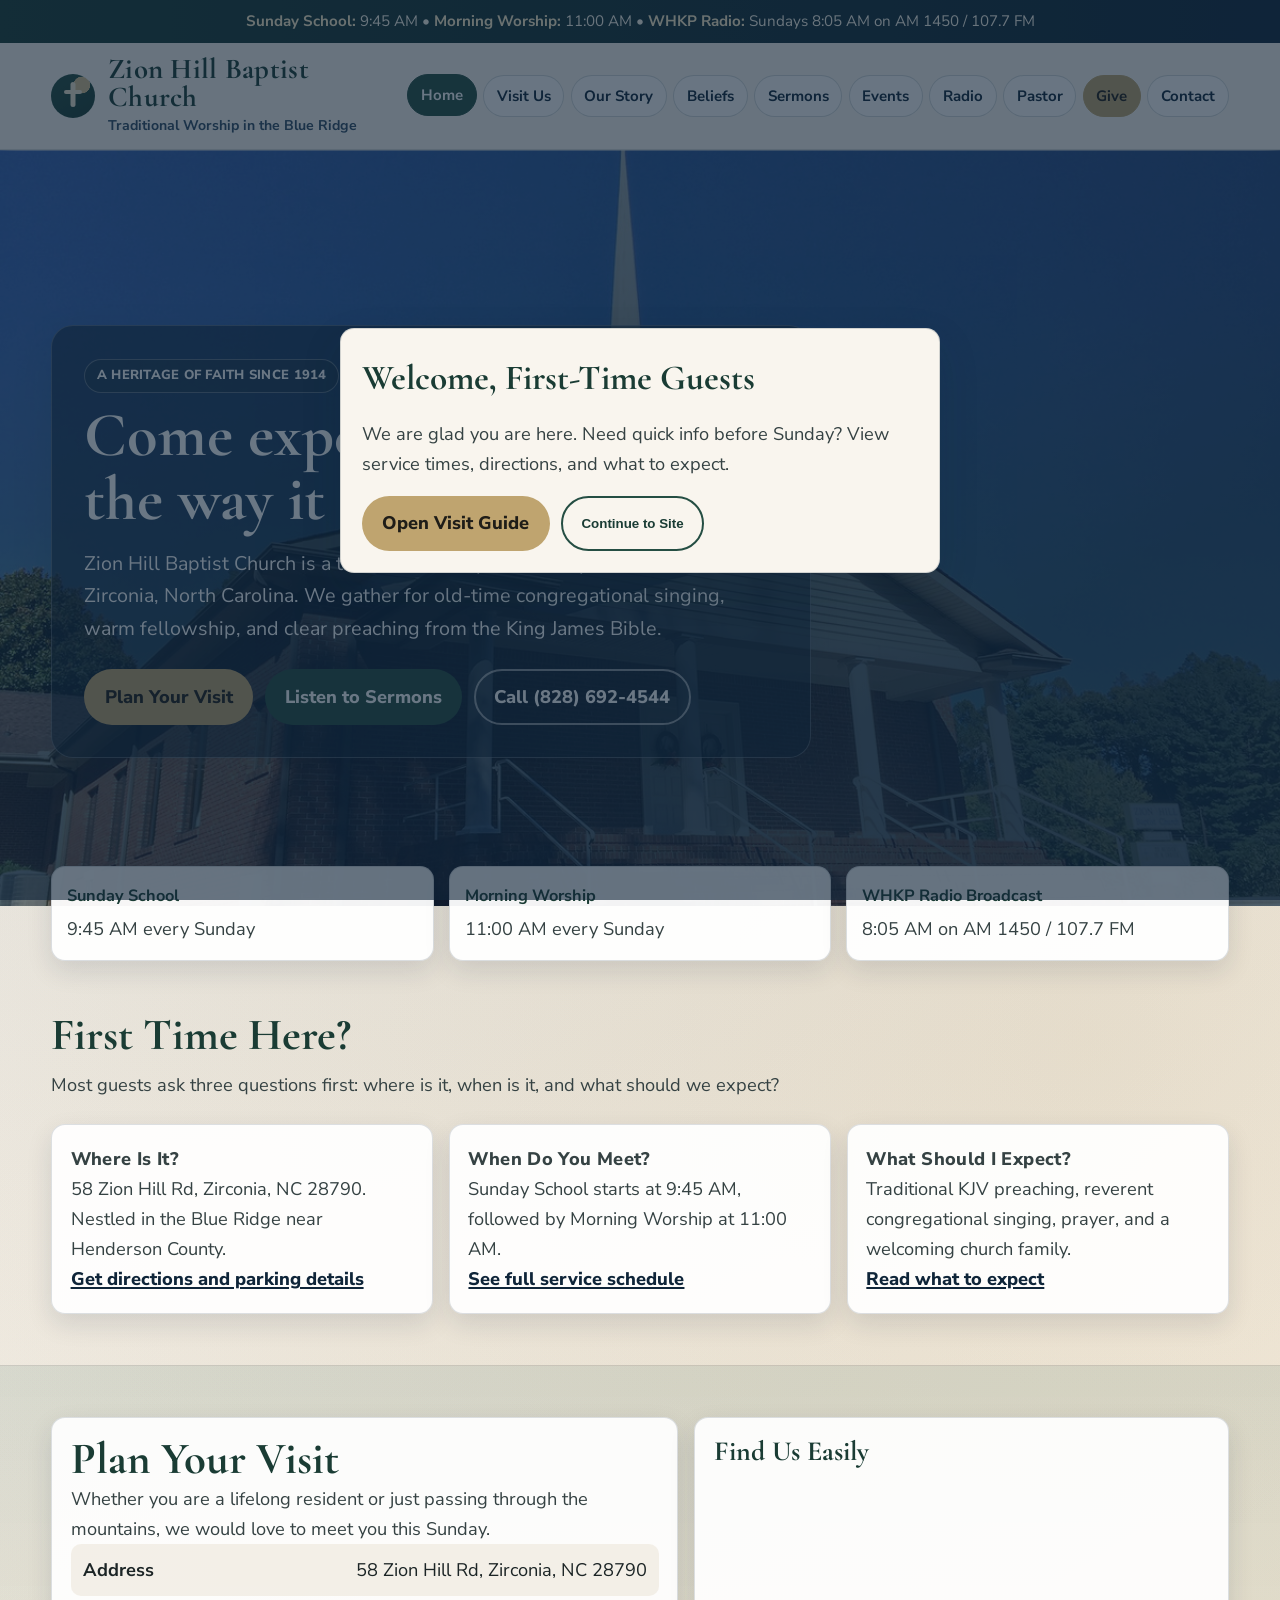
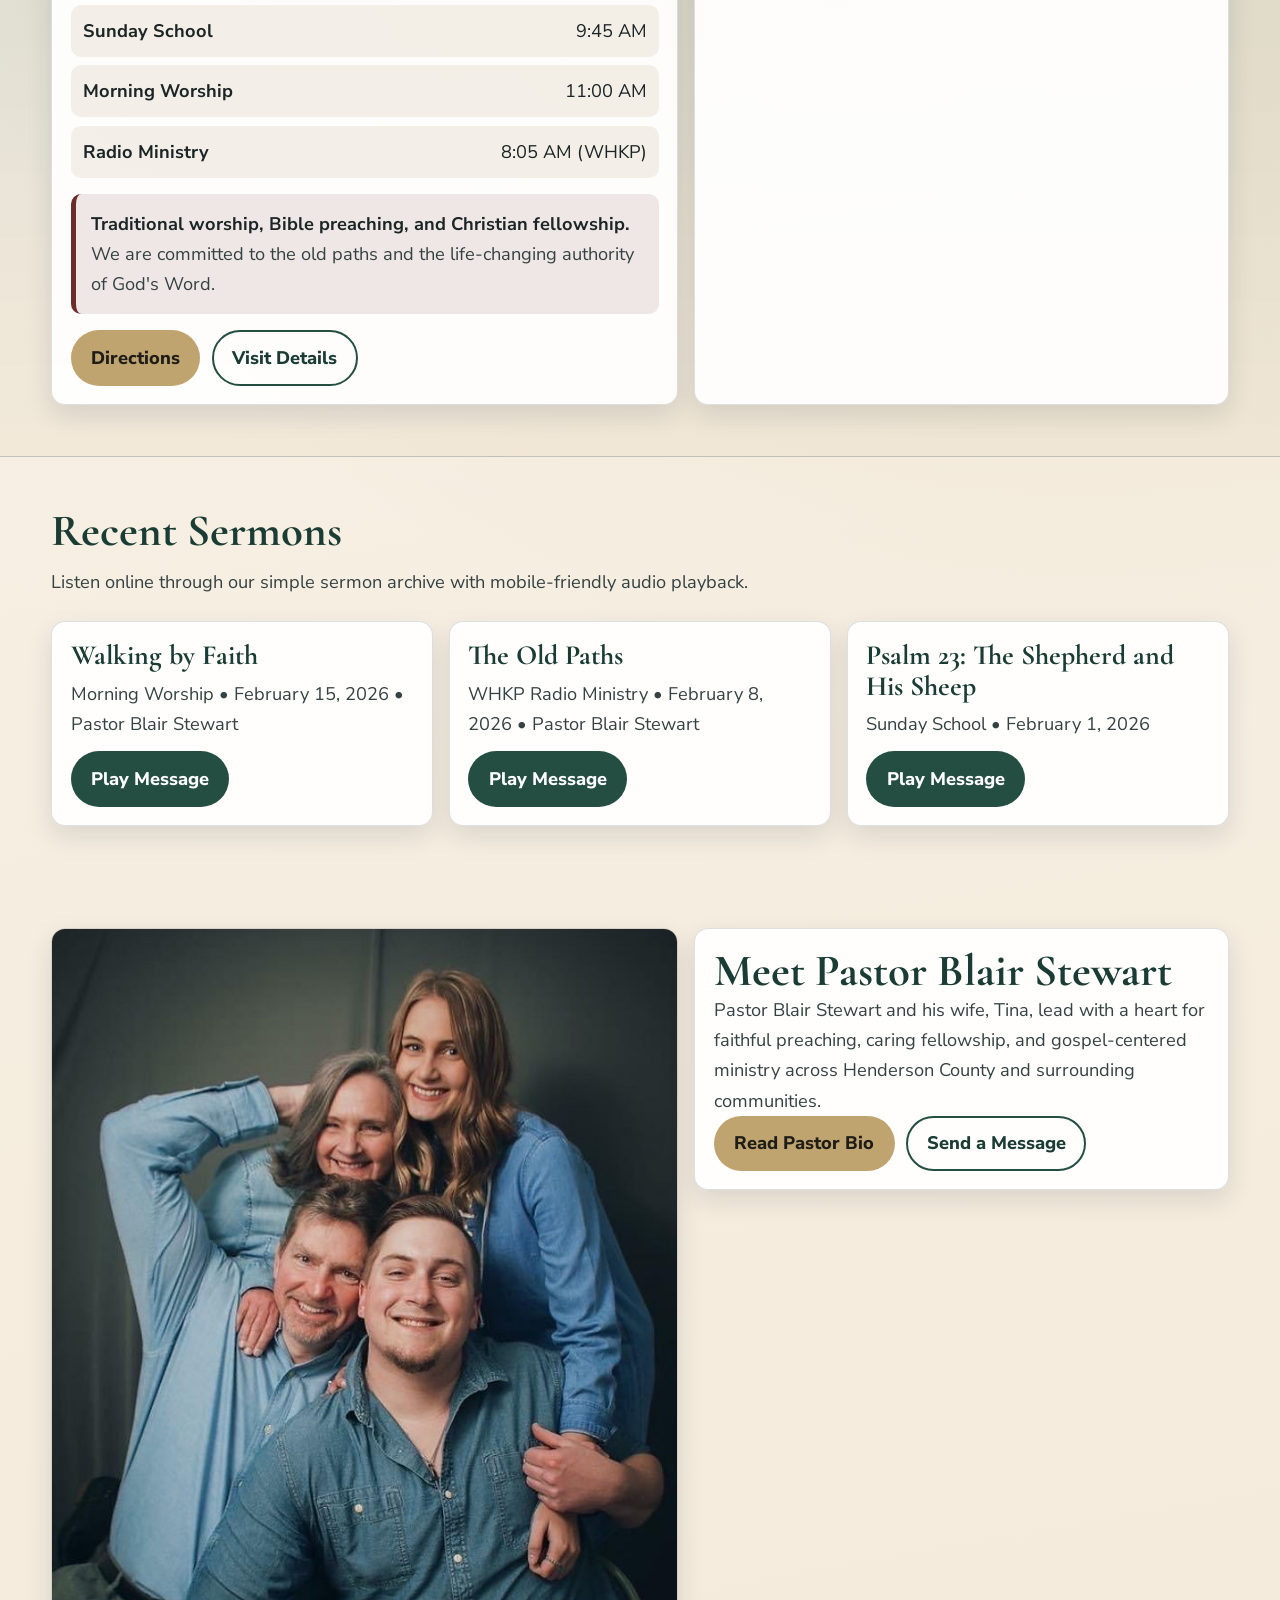
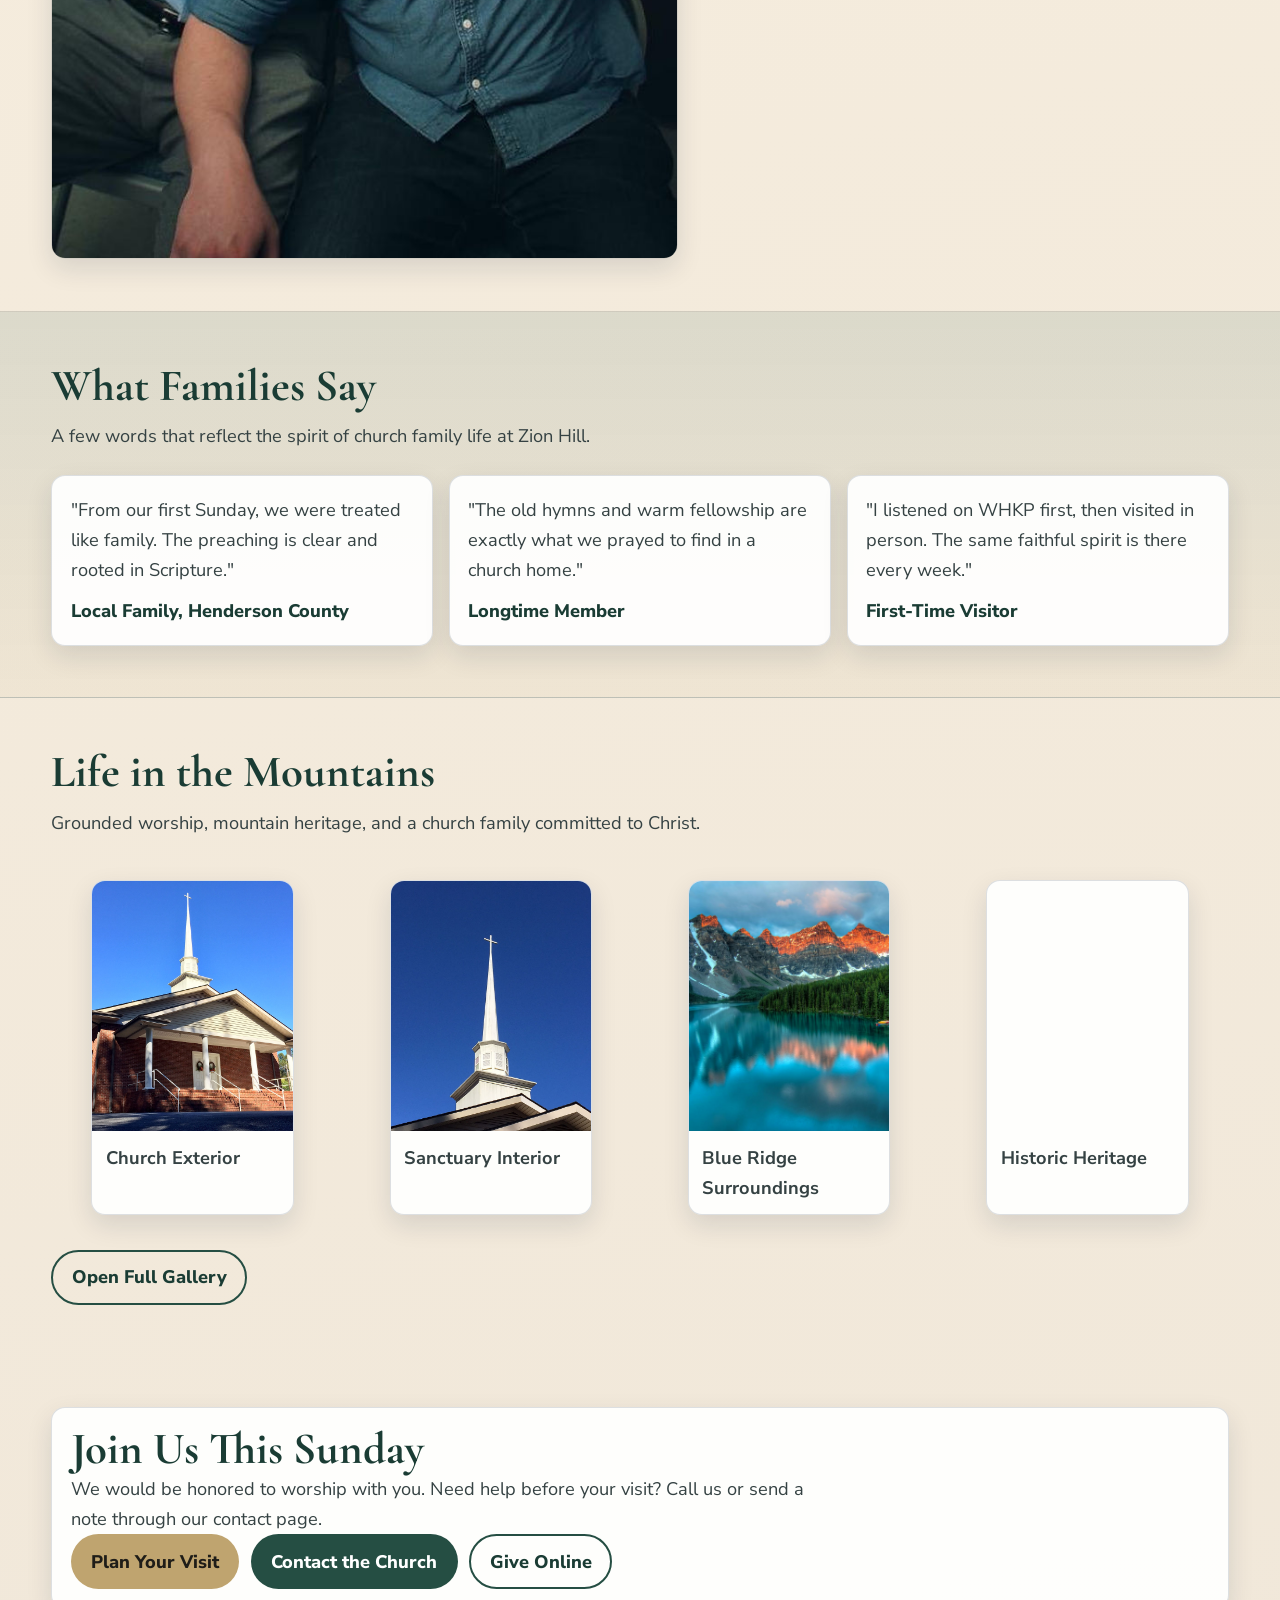
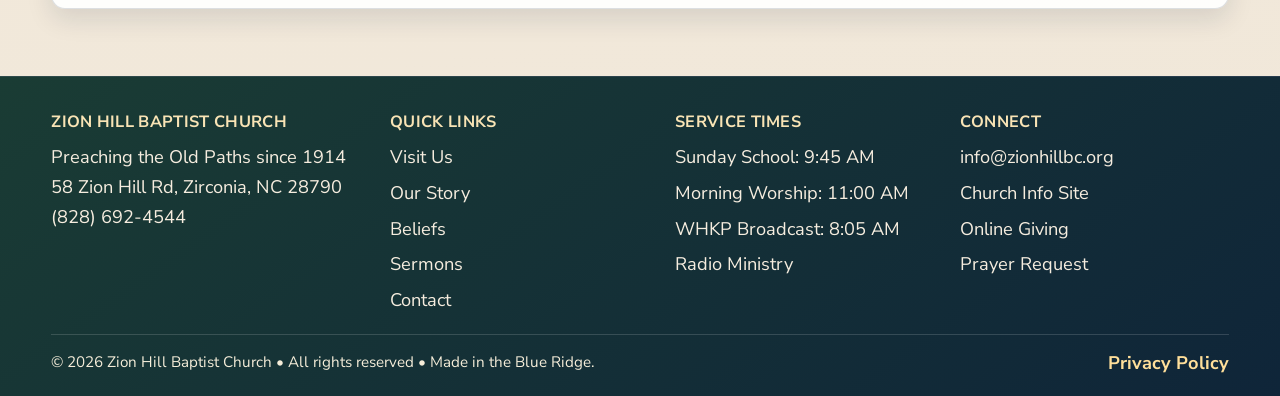
==== commit 846b38e3: "Fix pastor preview panel height on home page" ====
--- a/index.html
+++ b/index.html
@@ -215,7 +215,7 @@
       <article class="image-frame">
         <img src="assets/images/pastor-family.jpg" alt="Pastor Blair Stewart and family at Zion Hill Baptist Church" loading="lazy" decoding="async">
       </article>
-      <article class="panel">
+      <article class="panel panel-fit">
         <h2 id="pastor-preview-heading">Meet Pastor Blair Stewart</h2>
         <p class="section-intro">
           Pastor Blair Stewart and his wife, Tina, lead with a heart for faithful preaching, caring fellowship, and gospel-centered ministry
--- a/styles.css
+++ b/styles.css
@@ -469,6 +469,10 @@
   box-shadow: var(--shadow-card);
 }
 
+.panel-fit {
+  align-self: start;
+}
+
 .card p,
 .panel p,
 .timeline-item p,
